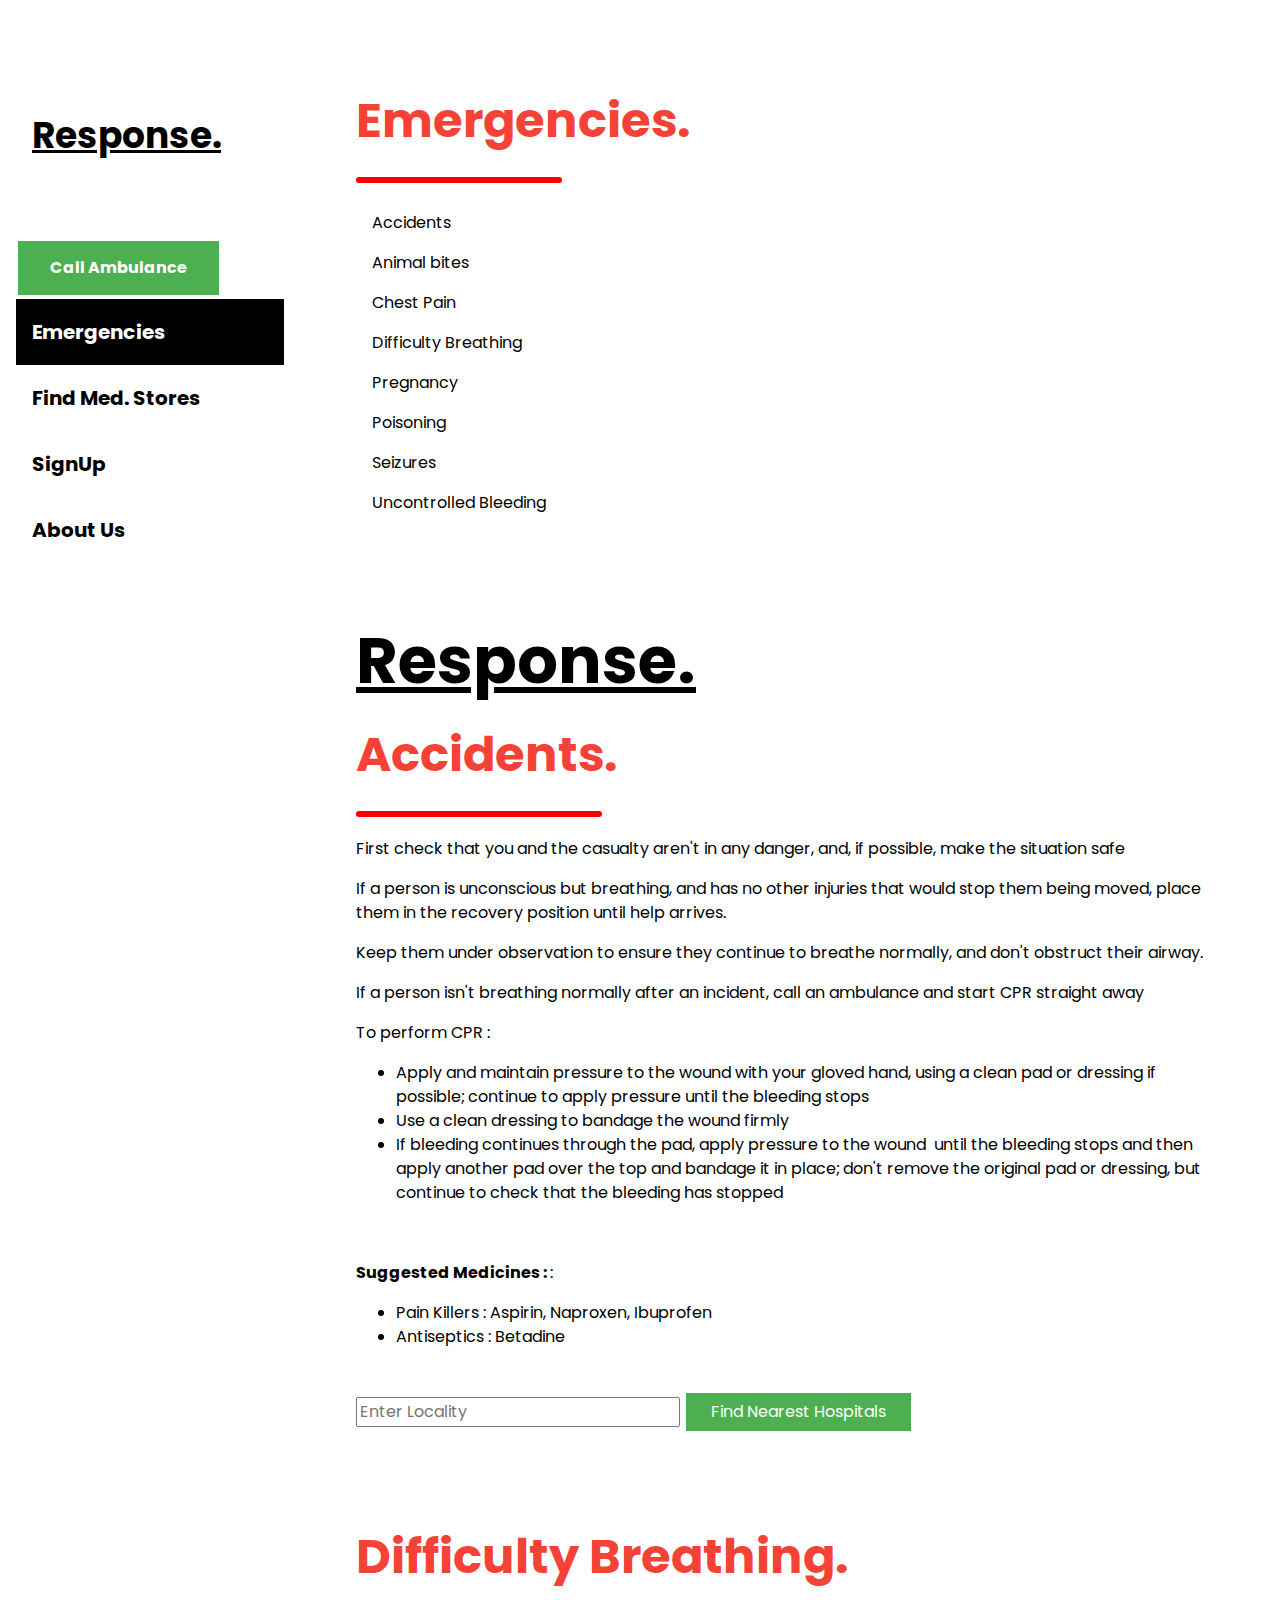
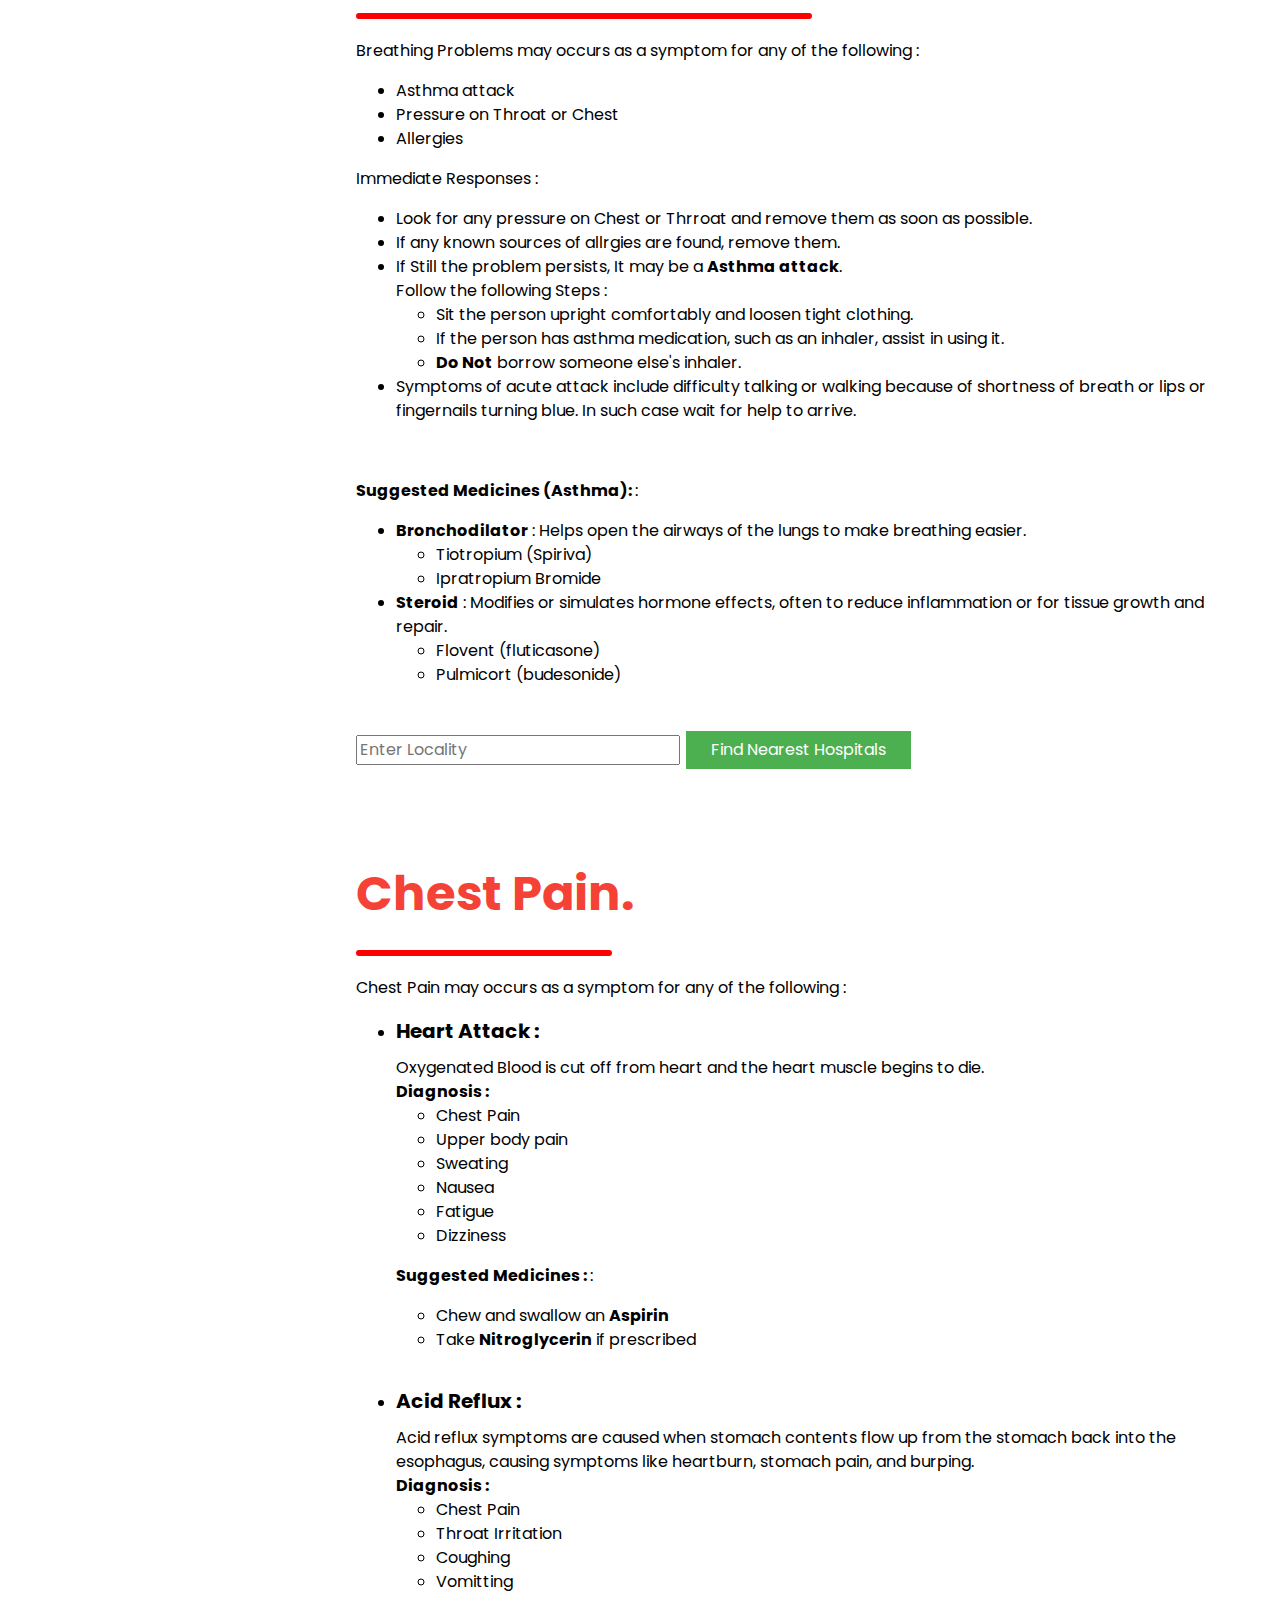
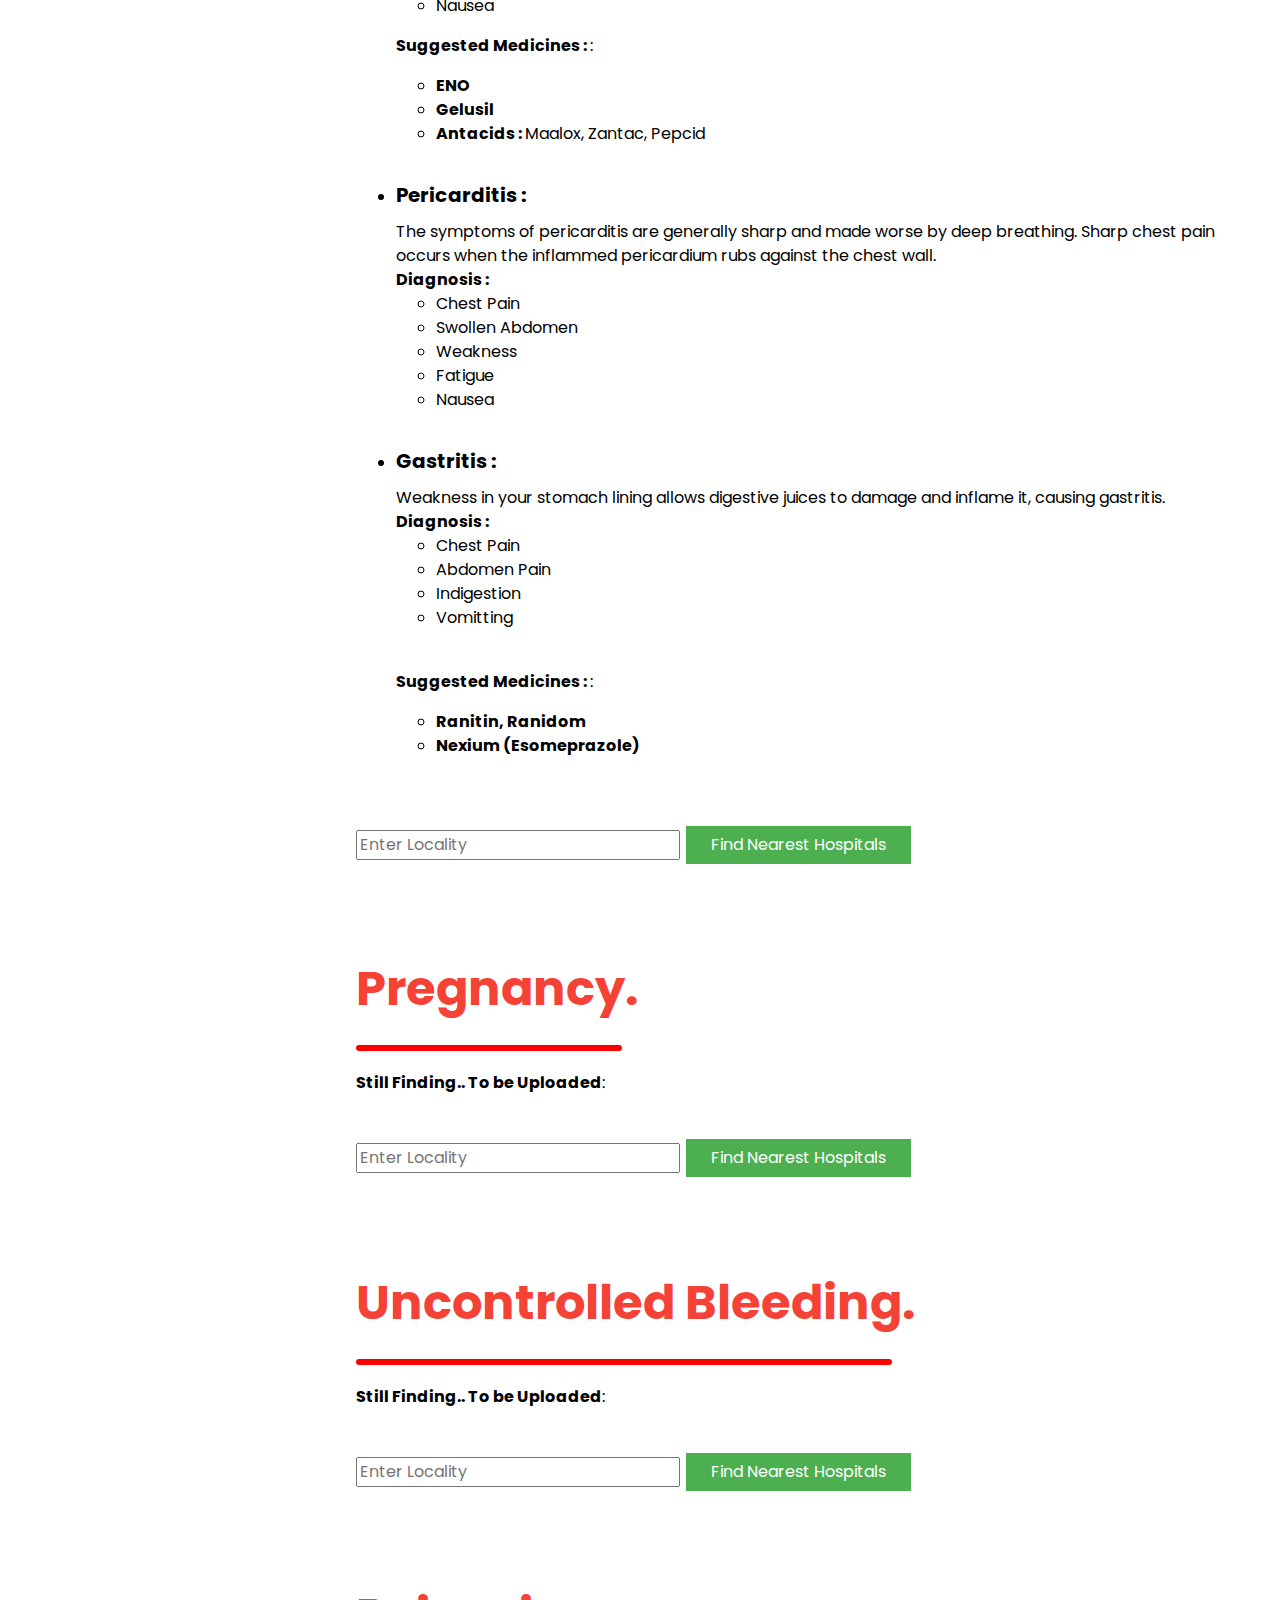
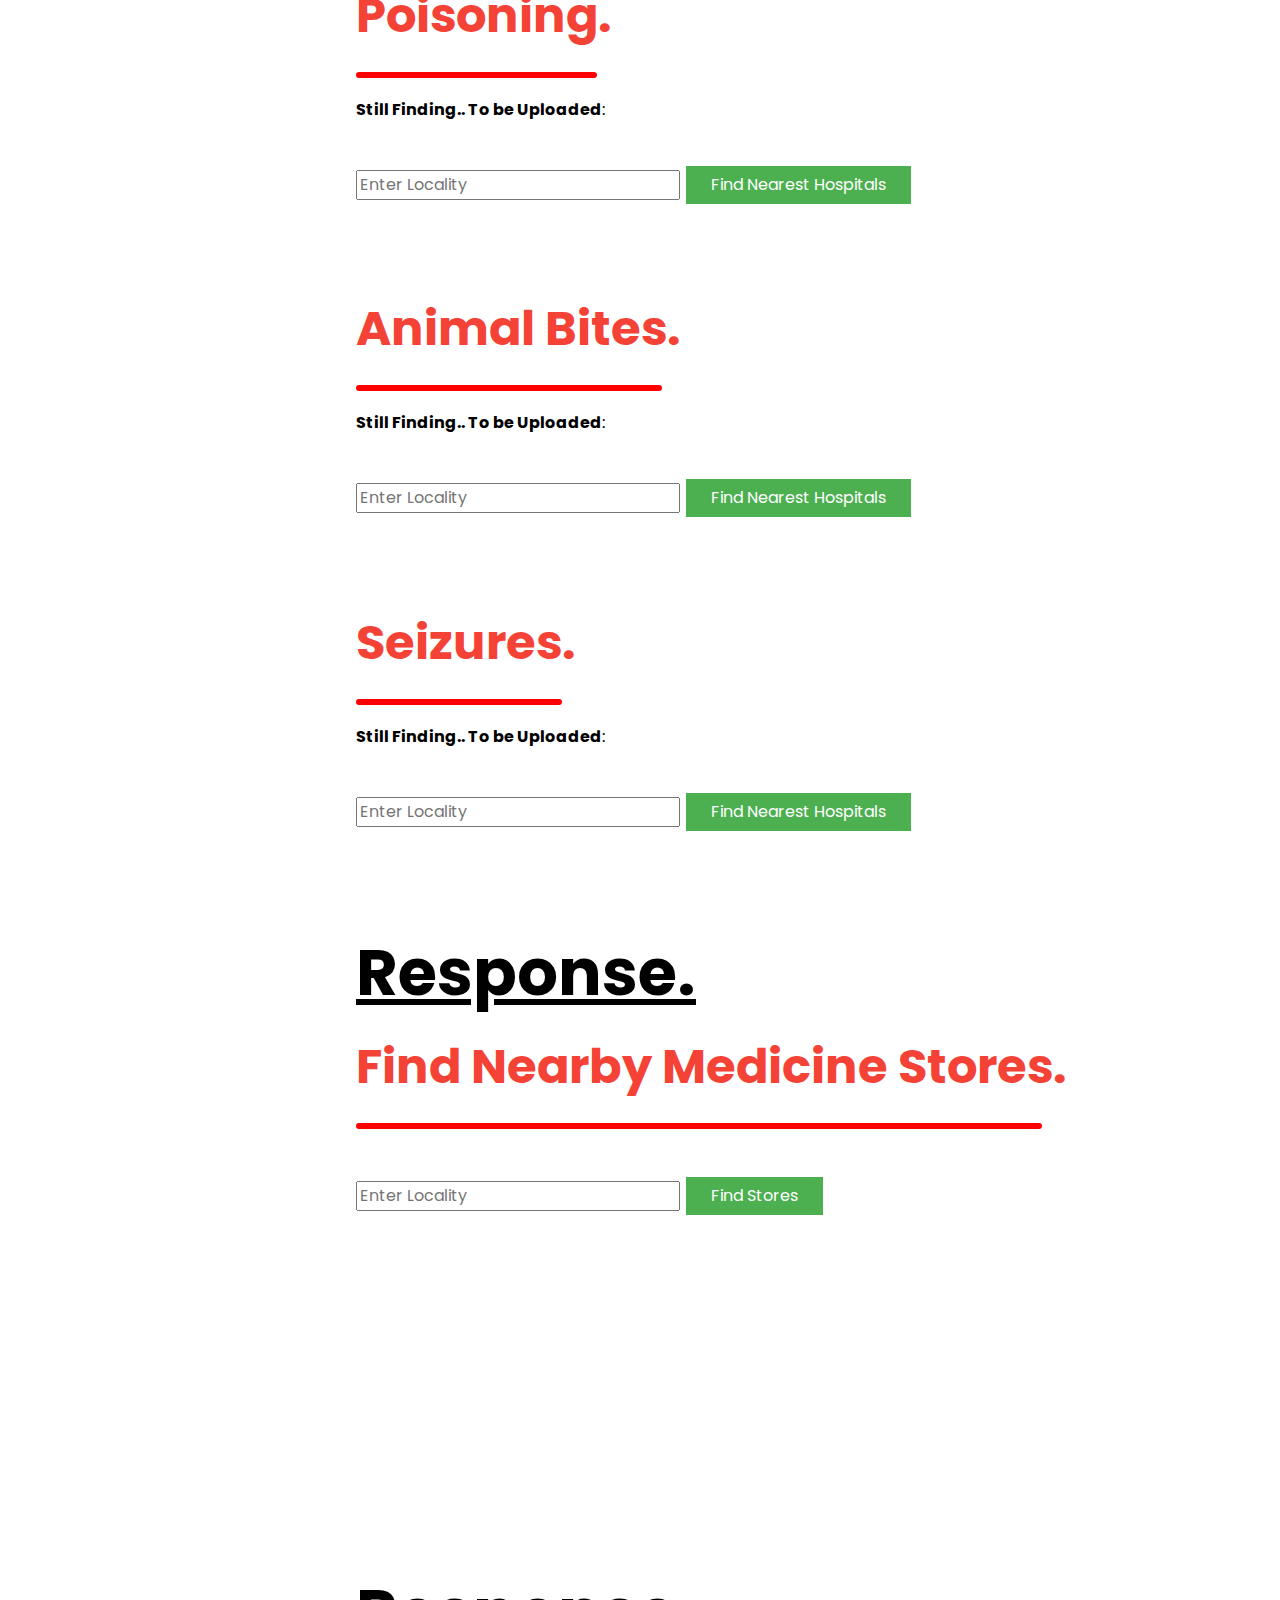
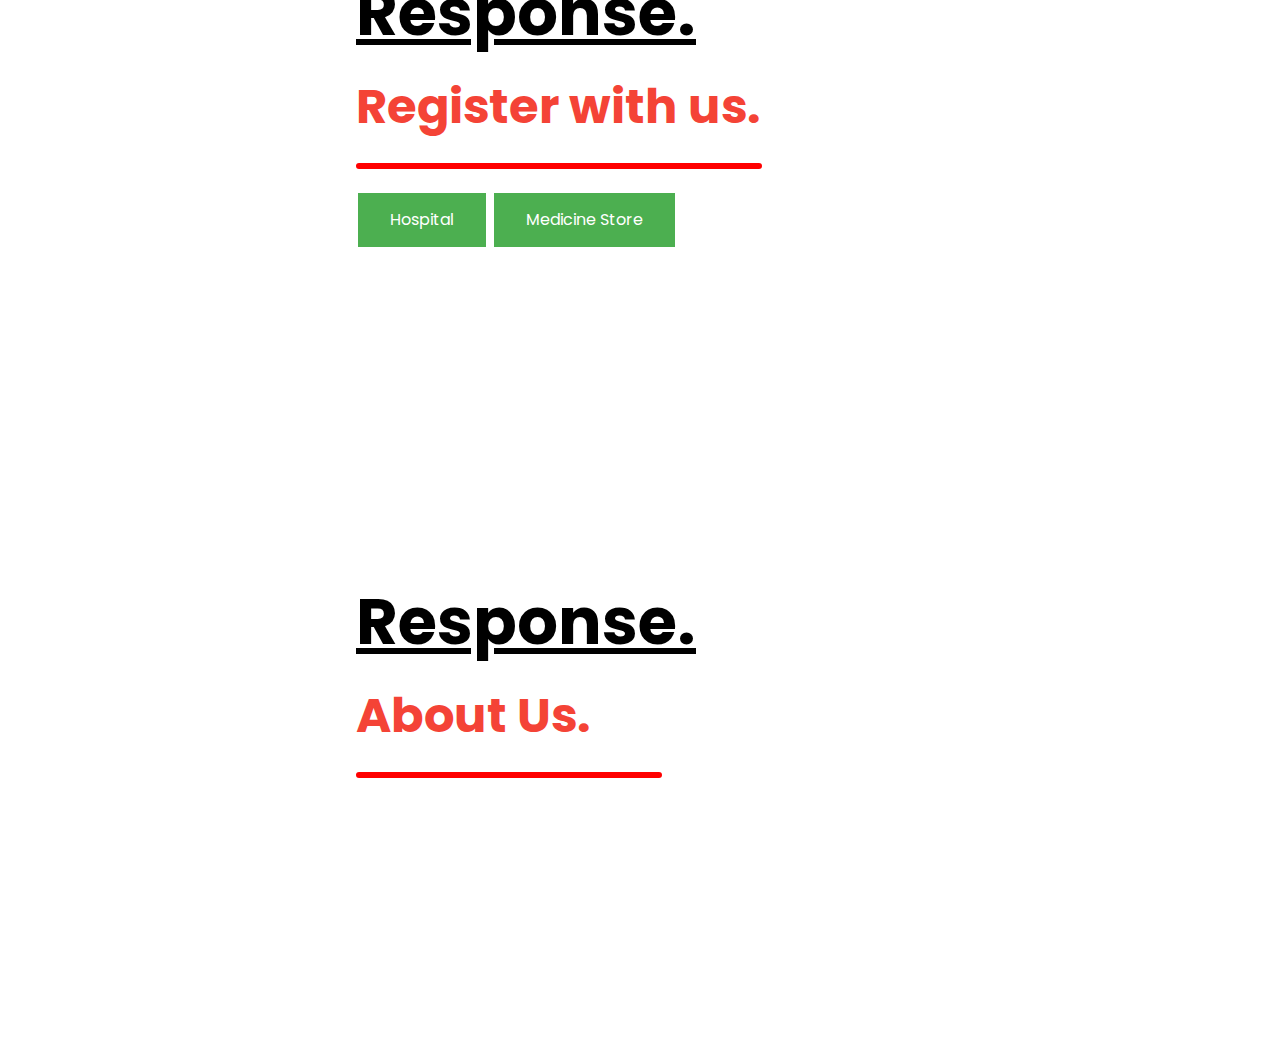
==== ResponseTeam/index.html @ b8f15268 "initial submit" ====
<!DOCTYPE html>
<html>
<title>Response.</title>
<meta charset="UTF-8">
<meta name="viewport" content="width=device-width, initial-scale=1">
<link rel="stylesheet" href="https://www.w3schools.com/w3css/4/w3.css">
<link rel="stylesheet" href="https://fonts.googleapis.com/css?family=Poppins">
<style>

.w3-jumbo {
	text-decoration: underline;
	}
.button {
    background-color: #4CAF50;
    border: none;
    color: white;
    padding: 15px 32px;
    text-align: center;
    text-decoration: none;
    display: inline-block;
    font-size: 16px;
    margin: 4px 2px;
    cursor: pointer;
}
.button_submit{
    background-color: #4CAF50;
    border: none;
    color: white;
    padding: 7px 25px;
    text-align: center;
    text-decoration: none;
    display: inline-block;
    font-size: 16px;
    margin: 4px 2px;
    cursor: pointer;
}
.active{
	color:#fff!important;
	background-color:#000!important}

body,h1,h2,h3,h4,h5 {font-family: "Poppins", sans-serif}
body {font-size:16px;}
.w3-half img{margin-bottom:-6px;margin-top:16px;opacity:0.8;cursor:pointer}
.w3-half img:hover{opacity:1}
</style>
<body>

<!-- Sidebar/menu -->
<nav class="w3-sidebar w3-white w3-collapse w3-top w3-large w3-padding" style="z-index:3;width:300px;font-weight:bold;" id="mySidebar"><br>
  <a href="javascript:void(0)" onclick="w3_close()" class="w3-button w3-hide-large w3-display-topleft" style="width:100%;font-size:22px">Close Menu</a>
  <div class="w3-container">
    <h1 class="w3-padding-64"><b><u>Response.</u></b></h1>
  </div>
  <div class="w3-bar-block">
	<a href="tel:108" class="button">Call  Ambulance</a>
    <a href="#e" onclick="w3_close()" class="w3-bar-item w3-button w3-hover-black active"><h4><strong>Emergencies</strong></h4></a> 
    <a href="#findstores" onclick="w3_close()" class="w3-bar-item w3-button w3-hover-black"><h4><strong>Find Med. Stores</strong></h4></a>
    <a href="#signup" onclick="w3_close()" class="w3-bar-item w3-button w3-hover-black"><h4><strong>SignUp</strong></h4></a>
    <a href="#aboutus" onclick="w3_close()" class="w3-bar-item w3-button w3-hover-black"><h4><strong>About Us</strong></h4></a>
  </div>
</nav>

<!-- Top menu on small screens -->
<header class="w3-container w3-top w3-hide-large w3-red w3-xlarge w3-padding">
  <a href="javascript:void(0)" class="w3-button w3-red w3-margin-right" onclick="w3_open()">☰</a>
  <span>Response.</span>
</header>

<!-- Overlay effect when opening sidebar on small screens -->
<div class="w3-overlay w3-hide-large" onclick="w3_close()" style="cursor:pointer" title="close side menu" id="myOverlay"></div>

<!-- !PAGE CONTENT! -->
<div class="w3-main" style="margin-left:340px;margin-right:40px">

    <!-- Emergencies -->
  <div class="w3-container" id="e" style="margin-top:75px">
    <h1 class="w3-xxxlarge w3-text-red"><b>Emergencies.</b></h1>
    <hr style="width:200px;border:3px solid red" class="w3-round">
    <div class="w3-bar-block">
      <a href="#accidents" onclick="w3_close()" class="w3-bar-item w3-button w3-hover-black">Accidents</a> 
      <a href="#bites" onclick="w3_close()" class="w3-bar-item w3-button w3-hover-black">Animal bites</a>
      <a href="#chestpain" onclick="w3_close()" class="w3-bar-item w3-button w3-hover-black">Chest Pain</a>
      <a href="#breathing" onclick="w3_close()" class="w3-bar-item w3-button w3-hover-black">Difficulty Breathing</a>       
      <a href="#pregnancy" onclick="w3_close()" class="w3-bar-item w3-button w3-hover-black">Pregnancy</a> 
      <a href="#poison" onclick="w3_close()" class="w3-bar-item w3-button w3-hover-black">Poisoning</a>
      <a href="#seizures" onclick="w3_close()" class="w3-bar-item w3-button w3-hover-black">Seizures</a>
      <a href="#bleeding" onclick="w3_close()" class="w3-bar-item w3-button w3-hover-black">Uncontrolled Bleeding</a> 
    </div>
  </div>

  <!-- Accidents -->
  <div class="w3-container" style="margin-top:80px" id="accidents">
    <h1 class="w3-jumbo"><b>Response.</b></h1>
    <h1 class="w3-xxxlarge w3-text-red"><b>Accidents.</b></h1>
    <hr style="width:240px;border:3px solid red" class="w3-round">
    <p>First check that you and the casualty aren't in any danger, and, if possible, make the situation safe</p>
    <p>If a person is unconscious but breathing, and has no other injuries that would stop them being moved, place them in the recovery position until help arrives.</p>
    <p>Keep them under observation to ensure they continue to breathe normally, and don't obstruct their airway.</p>
    <p>If a person isn't breathing normally after an incident, call an ambulance and start CPR straight away</p>
    <p>To perform CPR : </p>
    <ul>
	<li>Apply and maintain pressure to the wound with your gloved hand, using a clean pad or dressing if possible; continue to apply pressure until the bleeding stops&nbsp;</li>
	<li>Use a clean dressing to bandage the wound firmly</li>
	<li>If&nbsp;bleeding continues through the pad, apply pressure to the wound&nbsp; until the bleeding stops and then apply another pad over the top and bandage it in place; don't remove the original pad or dressing, but continue to check that&nbsp;the bleeding has stopped&nbsp;</li>
	</ul><br>
	<p><b>Suggested Medicines : </b>:</p>
	<ul>
	  <li>Pain Killers : Aspirin, Naproxen, Ibuprofen</li>
	  <li>Antiseptics : Betadine</li>
	</ul><br>
	<form action="hospitals.jsp">					
		<input type="text" name="location" placeholder="Enter Locality" required>
	    <input class="button_submit" type="submit" value="Find Nearest Hospitals">
	</form>
  </div>

  <!-- Breathing Difficulty -->
  <div class="w3-container" id="breathing" style="margin-top:75px">
    <h1 class="w3-xxxlarge w3-text-red"><b>Difficulty Breathing.</b></h1>
    <hr style="width:450px;border:3px solid red" class="w3-round">
    <p>Breathing Problems may occurs as a symptom for any of the following : </p>
    <ul>
	<li>Asthma attack</li>
	<li>Pressure on Throat or Chest</li>
	<li>Allergies</li>
	</ul>
	<p>Immediate Responses : </p>
    <ul>
	<li>Look for any pressure on Chest or Thrroat and remove them as soon as possible.</li>
	<li>If any known sources of allrgies are found, remove them.</li>
	<li>If Still the problem persists, It may be a <strong>Asthma attack</strong>.<br>Follow the following Steps : </li>
		<ul>
		<li>Sit the person upright comfortably and loosen tight clothing.</li>
		<li>If the person has asthma medication, such as an inhaler, assist in using it.</li>
		<li><strong>Do Not</strong> borrow someone else's inhaler.</li>
		</ul>
	<li>Symptoms of acute attack include difficulty talking or walking because of shortness of breath or lips or fingernails turning blue. In such case wait for help to arrive.</li>
	</ul>
    <p></p>
    <br>
	<p><b>Suggested Medicines (Asthma): </b>:</p>
	<ul>
	  <li><b>Bronchodilator</b> : Helps open the airways of the lungs to make breathing easier.
	  	<ul>
	  		<li>Tiotropium (Spiriva)</li>
	  		<li>Ipratropium Bromide</li>
	  	</ul>
	  </li>
	  <li><b>Steroid</b> : Modifies or simulates hormone effects, often to reduce inflammation or for tissue growth and repair.
	  	<ul>
	  		<li>Flovent (fluticasone)</li>
	  		<li>Pulmicort (budesonide)</li>
	  	</ul>
	  </li>
	</ul><br>
	<form action="hospitals.jsp">					
		<input type="text" name="location" placeholder="Enter Locality" required>
	    <input class="button_submit" type="submit" value="Find Nearest Hospitals">
	</form>
  </div>

    <!-- Chest Pain -->
  <div class="w3-container" id="chestpain" style="margin-top:75px">
    <h1 class="w3-xxxlarge w3-text-red"><b>Chest Pain.</b></h1>
    <hr style="width:250px;border:3px solid red" class="w3-round">
    <p>Chest Pain may occurs as a symptom for any of the following : </p>
    <ul>
	  <li><h4><b>Heart Attack : </b></h4>Oxygenated Blood is cut off from heart and the heart muscle begins to die.
	  	<br><b>Diagnosis : </b><br>
	  	<ul>
	  		<li>Chest Pain</li>
	  		<li>Upper body pain</li>
	  		<li>Sweating</li>
	  		<li>Nausea</li>
	  		<li>Fatigue</li>
	  		<li>Dizziness</li>
	  	</ul>
	  </li>
	  <p><b>Suggested Medicines : </b>:</p>
	<ul>
	  <li>Chew and swallow an <b>Aspirin</b></li>
	  <li>Take <b>Nitroglycerin</b> if prescribed</li>
	</ul><br>
	  <li><h4><b>Acid Reflux : </b></h4>Acid reflux symptoms are caused when stomach contents flow up from the stomach back into the esophagus, causing symptoms like heartburn, stomach pain, and burping.
	  <br><b>Diagnosis : </b><br>
	  	<ul>
	  		<li>Chest Pain</li>
	  		<li>Throat Irritation</li>
	  		<li>Coughing</li>
	  		<li>Vomitting</li>
	  		<li>Nausea</li>
	   </ul>
	  </li>
	   <p><b>Suggested Medicines : </b>:</p>
	<ul>
	  <li><b>ENO</b></li>
	  <li><b>Gelusil</b></li>
	  <li><b>Antacids : </b>Maalox, Zantac, Pepcid</li>
	</ul><br>
	  <li><h4><b>Pericarditis : </b></h4>The symptoms of pericarditis are generally sharp and made worse by deep breathing. Sharp chest pain occurs when the inflammed pericardium rubs against the chest wall.
	  	<br><b>Diagnosis : </b><br>
	  	<ul>
	  		<li>Chest Pain</li>
	  		<li>Swollen Abdomen</li>
	  		<li>Weakness</li>
	  		<li>Fatigue</li>
	  		<li>Nausea</li>
	   </ul><br>
	  </li>
	  <li><h4><b>Gastritis : </b></h4>Weakness in your stomach lining allows digestive juices to damage and inflame it, causing gastritis.
	  	<br><b>Diagnosis : </b><br>
	  	<ul>
	  		<li>Chest Pain</li>
	  		<li>Abdomen Pain</li>
	  		<li>Indigestion</li>
	  		<li>Vomitting</li>
	   </ul><br>
	  </li>
	  <p><b>Suggested Medicines : </b>:</p>
	<ul>
	  <li><b>Ranitin, Ranidom</b></li>
	  <li><b>Nexium (Esomeprazole)</b></li>
	</ul><br>
	</ul>
	
	</ul><br>
	<form action="hospitals.jsp">					
		<input type="text" name="location" placeholder="Enter Locality" required>
	    <input class="button_submit" type="submit" value="Find Nearest Hospitals">
	</form>
  </div>
  
  <!-- Pregnancy -->
  <div class="w3-container" id="pregnancy" style="margin-top:75px">
    <h1 class="w3-xxxlarge w3-text-red"><b>Pregnancy.</b></h1>
    <hr style="width:260px;border:3px solid red" class="w3-round">
    <p></p>
    <p></p>
    <p><b>Still Finding.. To be Uploaded</b>:</p>
    <br>
	<form action="hospitals.jsp">					
		<input type="text" name="location" placeholder="Enter Locality" required>
	    <input class="button_submit" type="submit" value="Find Nearest Hospitals">
	</form>
  </div>

    <!-- Bleeding -->
  <div class="w3-container" id="bleeding" style="margin-top:75px">
    <h1 class="w3-xxxlarge w3-text-red"><b>Uncontrolled Bleeding.</b></h1>
    <hr style="width:530px;border:3px solid red" class="w3-round">
    <p></p>
    <p></p>
    <p><b>Still Finding.. To be Uploaded</b>:</p>
    <br>
	<form action="hospitals.jsp">					
		<input type="text" name="location" placeholder="Enter Locality" required>
	    <input class="button_submit" type="submit" value="Find Nearest Hospitals">
	</form>
  </div>

  <!-- Poisoning -->
  <div class="w3-container" id="poison" style="margin-top:75px">
    <h1 class="w3-xxxlarge w3-text-red"><b>Poisoning.</b></h1>
    <hr style="width:235px;border:3px solid red" class="w3-round">
    <p></p>
    <p></p>
    <p><b>Still Finding.. To be Uploaded</b>:</p>
    <br>
	<form action="hospitals.jsp">					
		<input type="text" name="location" placeholder="Enter Locality" required>
	    <input class="button_submit" type="submit" value="Find Nearest Hospitals">
	</form>
  </div>

  <!-- Bites -->
  <div class="w3-container" id="bites" style="margin-top:75px">
    <h1 class="w3-xxxlarge w3-text-red"><b>Animal Bites.</b></h1>
    <hr style="width:300px;border:3px solid red" class="w3-round">
    <p></p>
    <p></p>
    <p><b>Still Finding.. To be Uploaded</b>:</p>
    <br>
	<form action="hospitals.jsp">					
		<input type="text" name="location" placeholder="Enter Locality" required>
	    <input class="button_submit" type="submit" value="Find Nearest Hospitals">
	</form>
  </div>

  <!-- Seizures -->
  <div class="w3-container" id="seizures" style="margin-top:75px">
    <h1 class="w3-xxxlarge w3-text-red"><b>Seizures.</b></h1>
    <hr style="width:200px;border:3px solid red" class="w3-round">
    <p></p>
    <p></p>
    <p><b>Still Finding.. To be Uploaded</b>:</p>
    <br>
	<form action="hospitals.jsp">					
		<input type="text" name="location" placeholder="Enter Locality" required>
	    <input class="button_submit" type="submit" value="Find Nearest Hospitals">
	</form>
  </div>

   <!-- Find Stores -->
  <div class="w3-container" style="margin-top:80px" id="findstores">
    <h1 class="w3-jumbo"><b>Response.</b></h1>
    <h1 class="w3-xxxlarge w3-text-red"><b>Find Nearby Medicine Stores.</b></h1>
    <hr style="width:680px;border:3px solid red" class="w3-round">
	<br>
	<form action="stores.jsp">					
		<input type="text" name="location" placeholder="Enter Locality" required>
	    <input class="button_submit" type="submit" value="Find Stores">
	</form>
	<br><br><br><br><br><br><br><br><br><br></b><p></p>
  </div>

 <!-- SignUP -->
  <div class="w3-container" style="margin-top:80px" id="signup">
    <h1 class="w3-jumbo"><b>Response.</b></h1>
    <h1 class="w3-xxxlarge w3-text-red"><b>Register with us.</b></h1>
    <hr style="width:400px;border:3px solid red" class="w3-round">
    <a href="register.html" class="button">Hospital</a>
    <a href="register.html" class="button">Medicine Store</a>
    <br><br><br><br><br><br><br><br><br><br></b><p></p>
  </div>

<!-- About Us -->
  <div class="w3-container" style="margin-top:80px" id="aboutus">
    <h1 class="w3-jumbo"><b>Response.</b></h1>
    <h1 class="w3-xxxlarge w3-text-red"><b>About Us.</b></h1>
    <hr style="width:300px;border:3px solid red" class="w3-round">
    <br><br><br><br><br><br><br><br><br><br></b><p></p>
  </div>
  </div>

<script>
// Script to open and close sidebar
function w3_open() {
    document.getElementById("mySidebar").style.display = "block";
    document.getElementById("myOverlay").style.display = "block";
}
 
function w3_close() {
    document.getElementById("mySidebar").style.display = "none";
    document.getElementById("myOverlay").style.display = "none";
}

var header = document.getElementById("mySidebar");
var btns = header.getElementsByClassName("w3-hover-black");
for (var i = 0; i < btns.length; i++) {
  btns[i].addEventListener("click", function() {
    var current = document.getElementsByClassName("active");
    current[0].className = current[0].className.replace(" active", "");
    this.className += " active";
  });
}

// Modal Image Gallery
function onClick(element) {
  document.getElementById("img01").src = element.src;
  document.getElementById("modal01").style.display = "block";
  var captionText = document.getElementById("caption");
  captionText.innerHTML = element.alt;
}
</script>

</body>
</html>
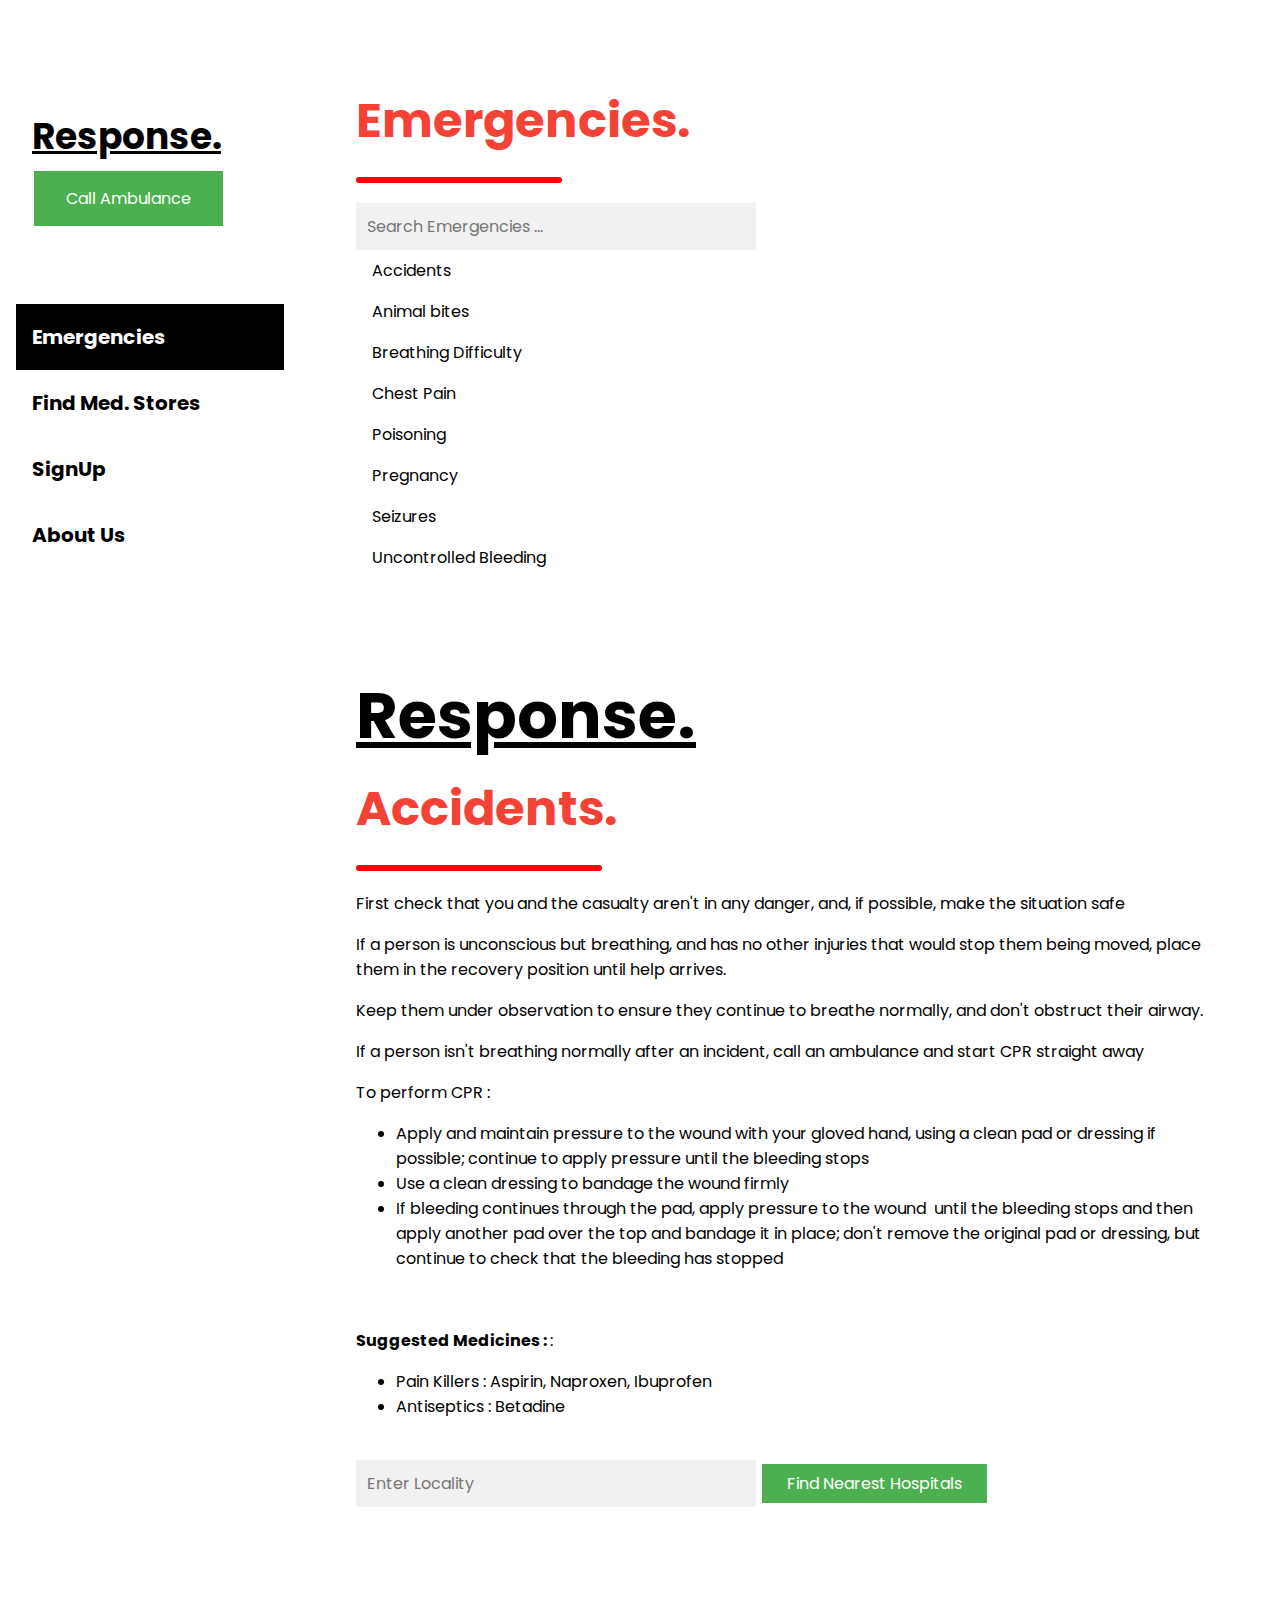
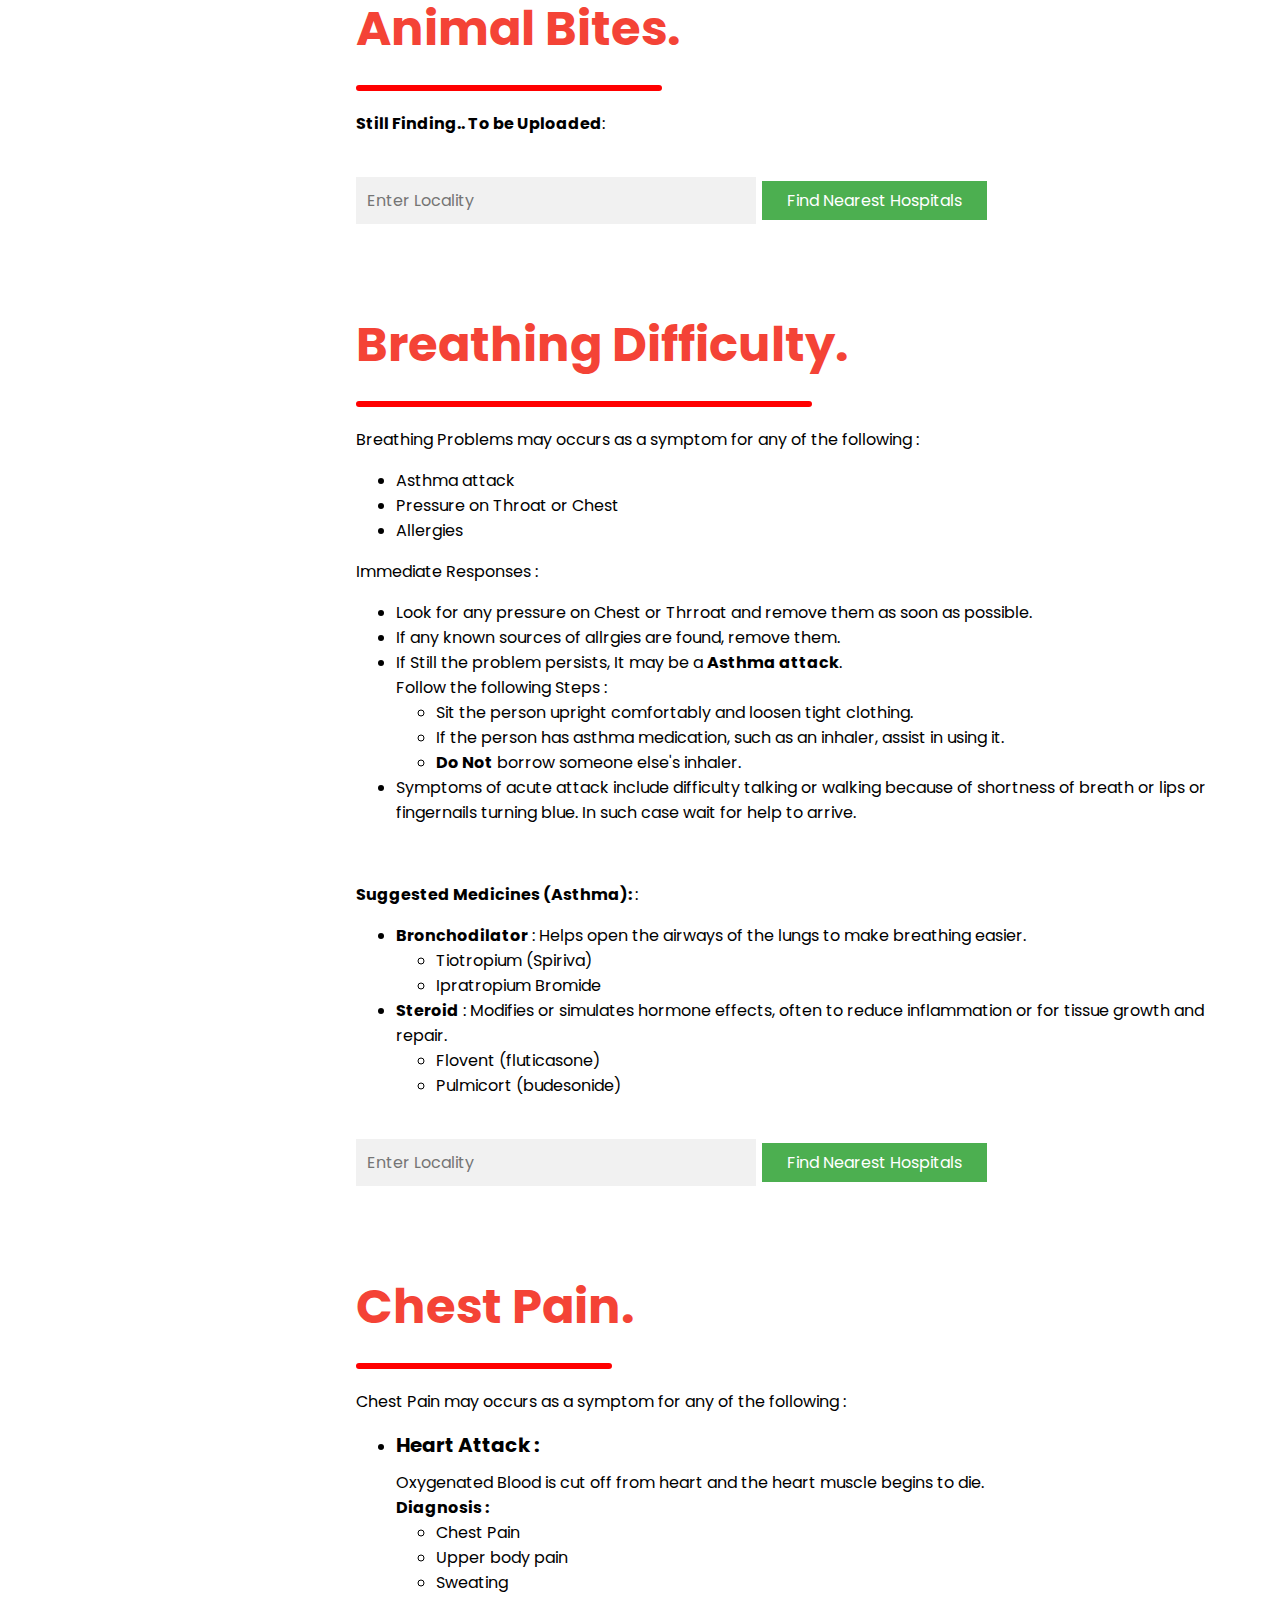
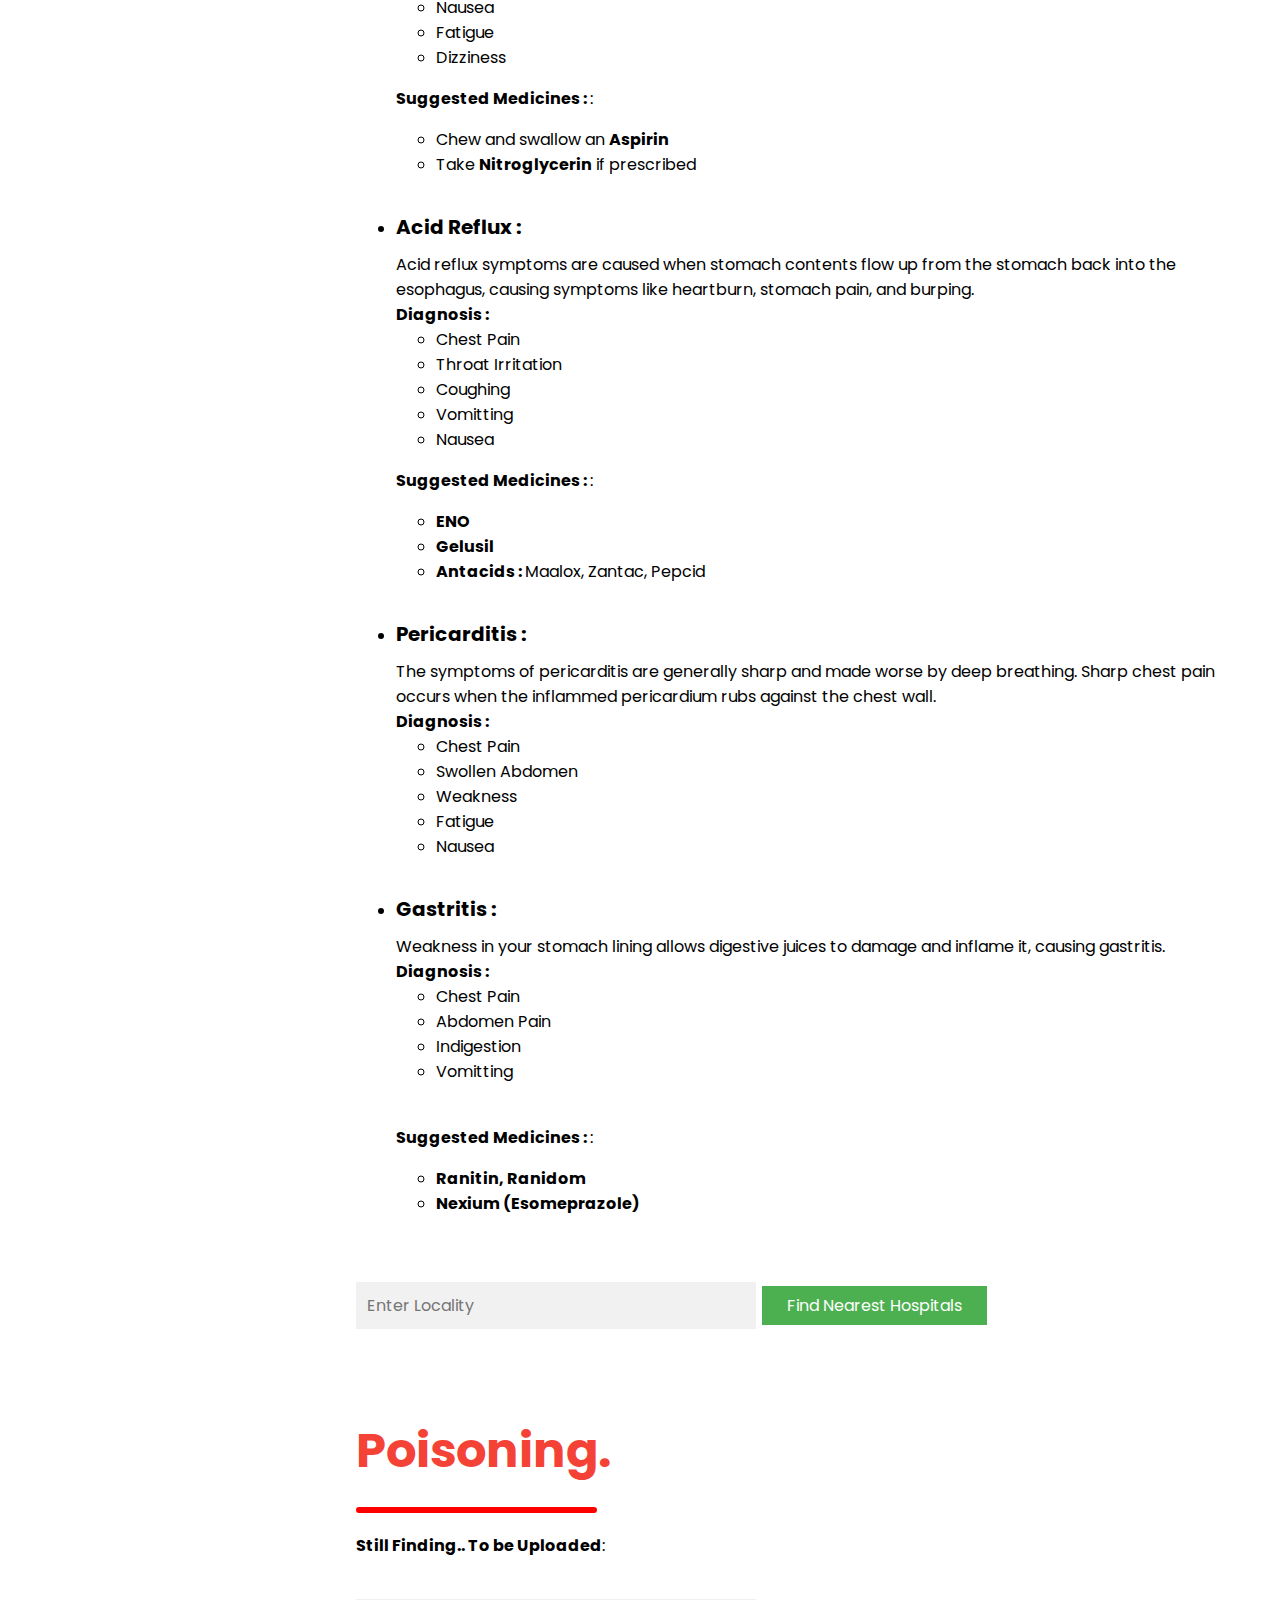
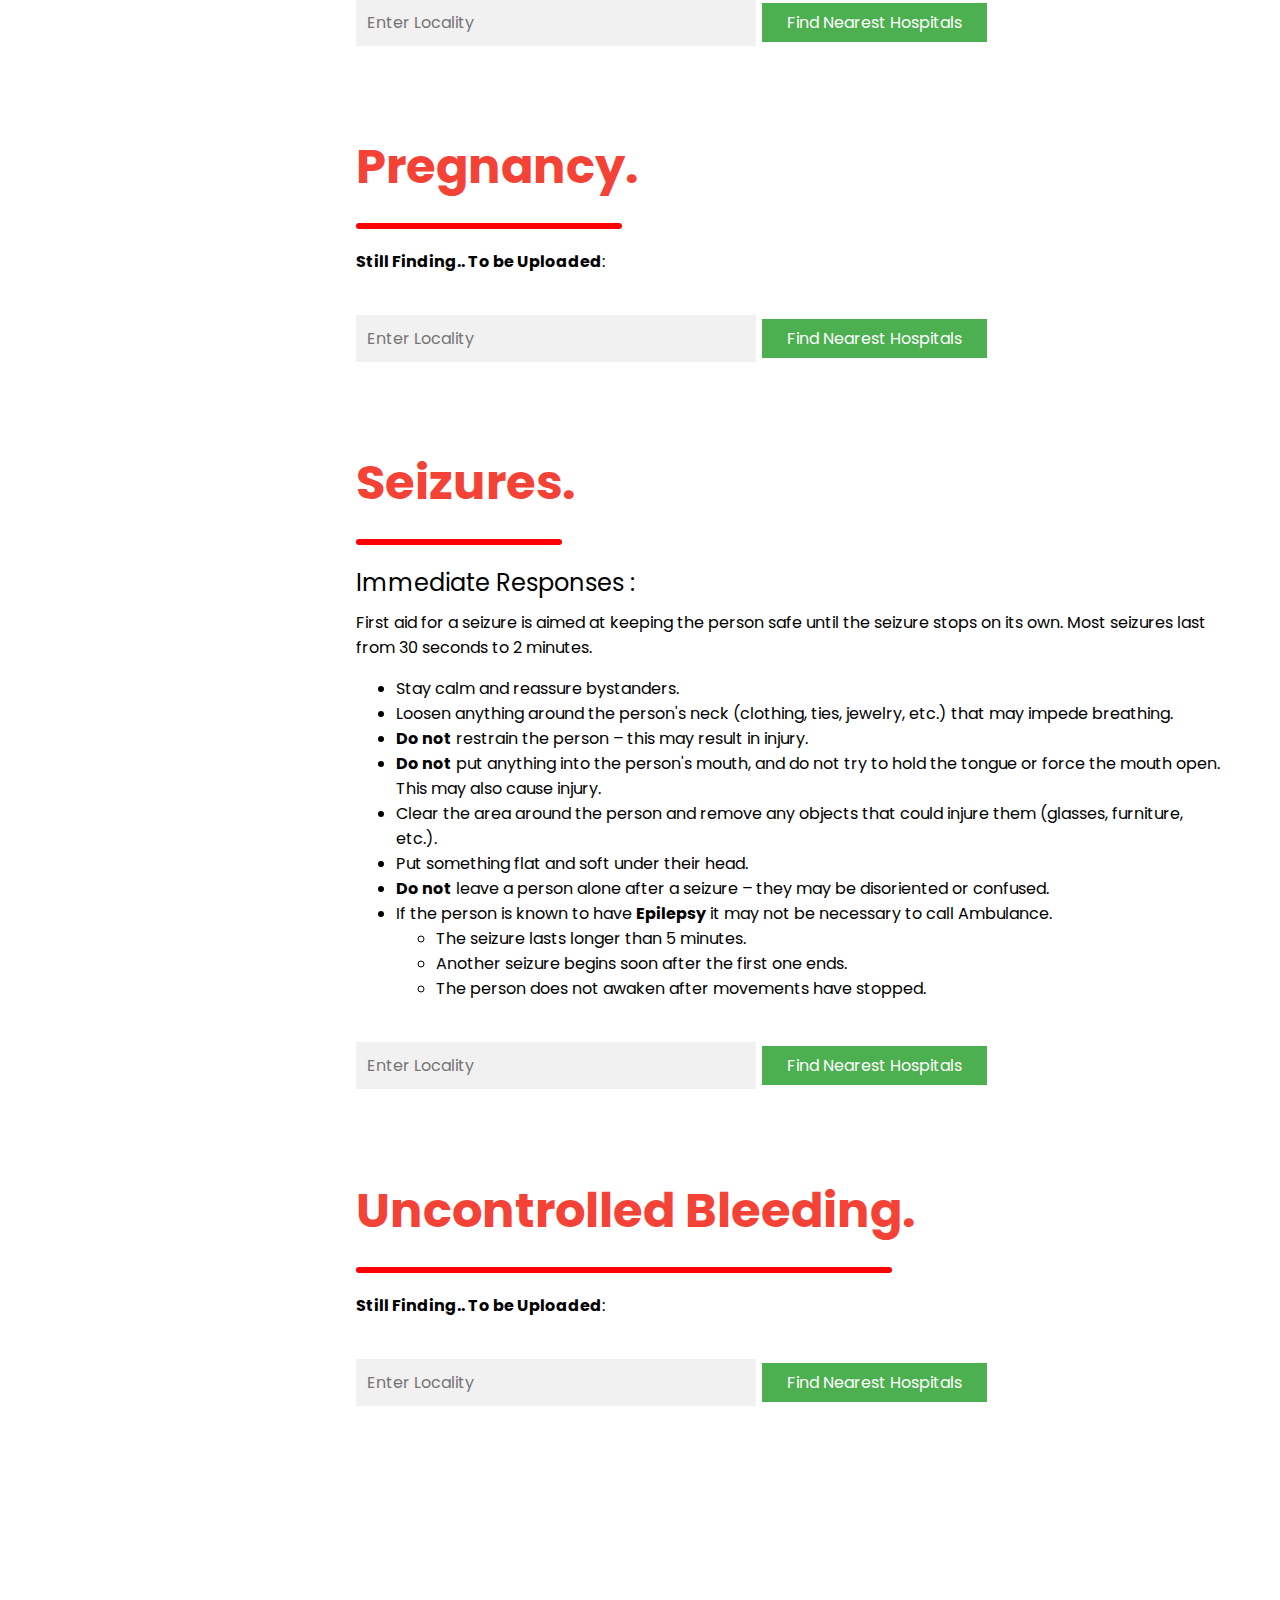
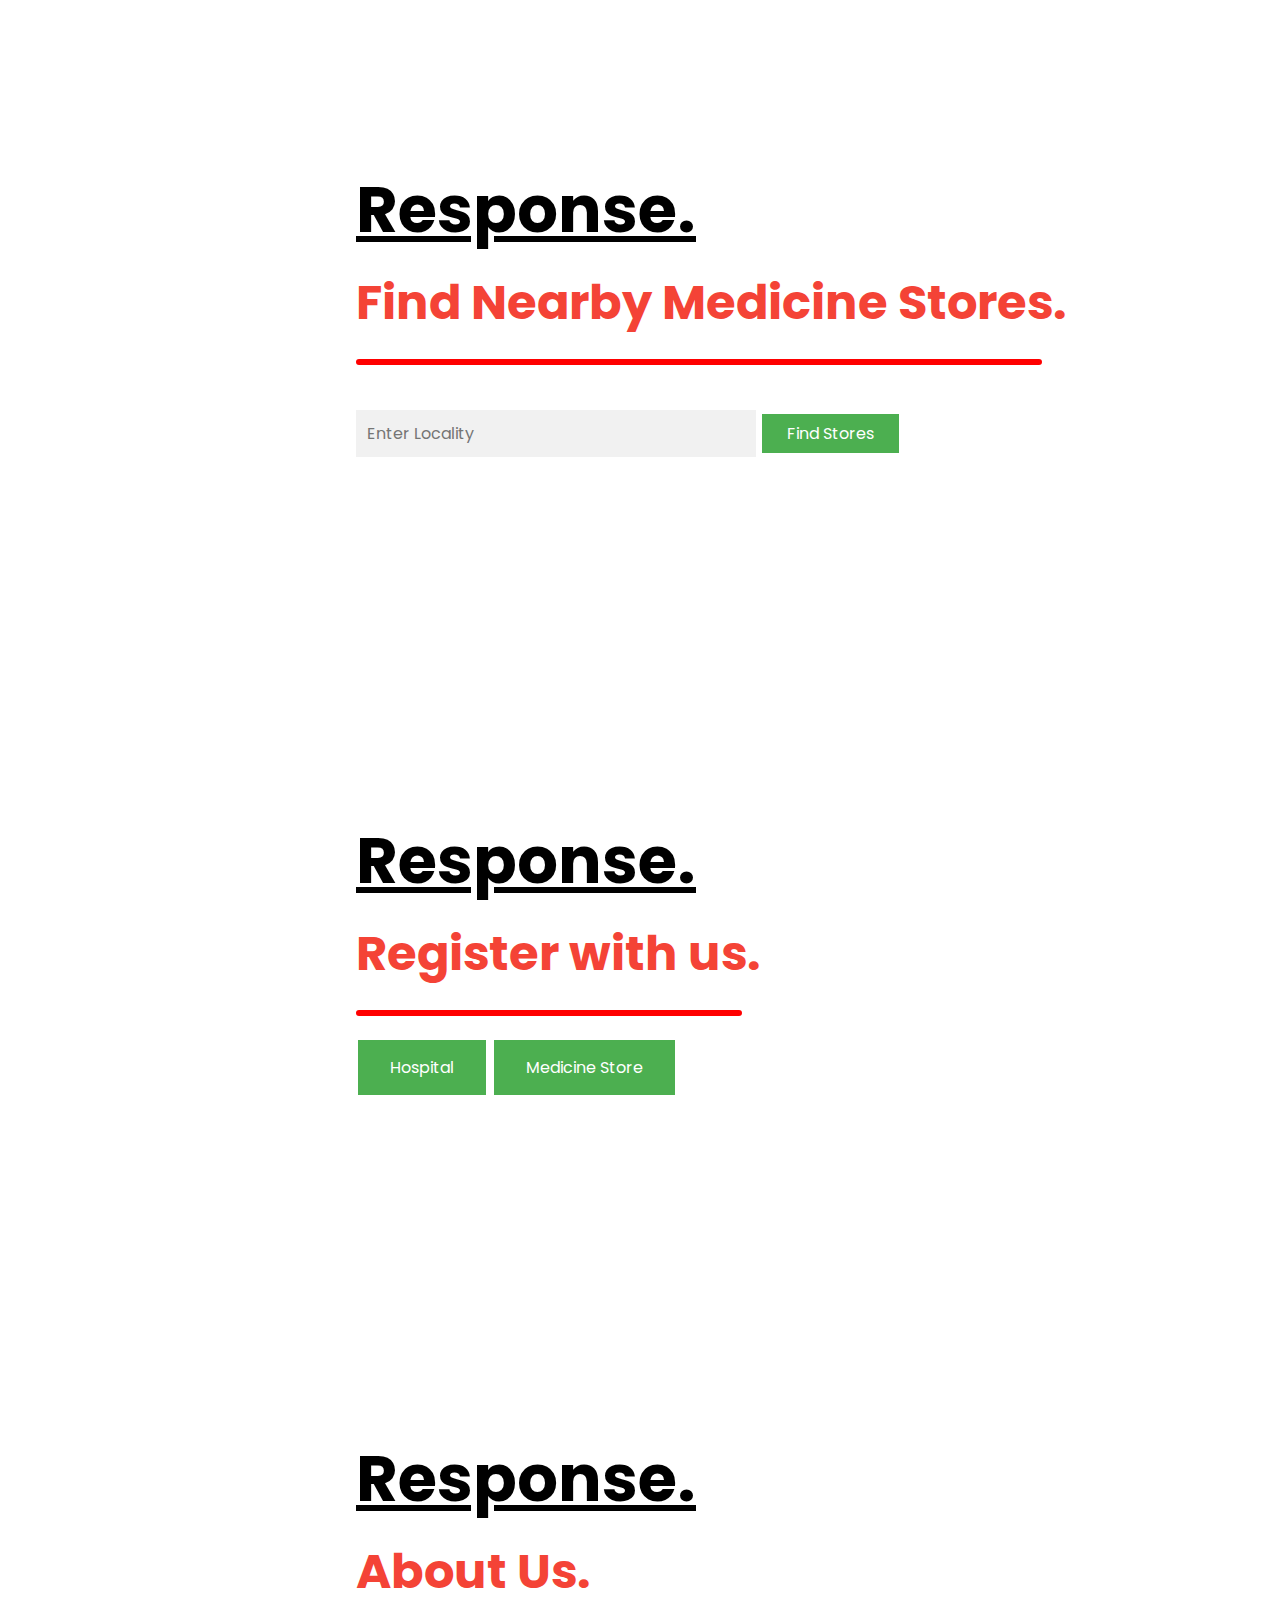
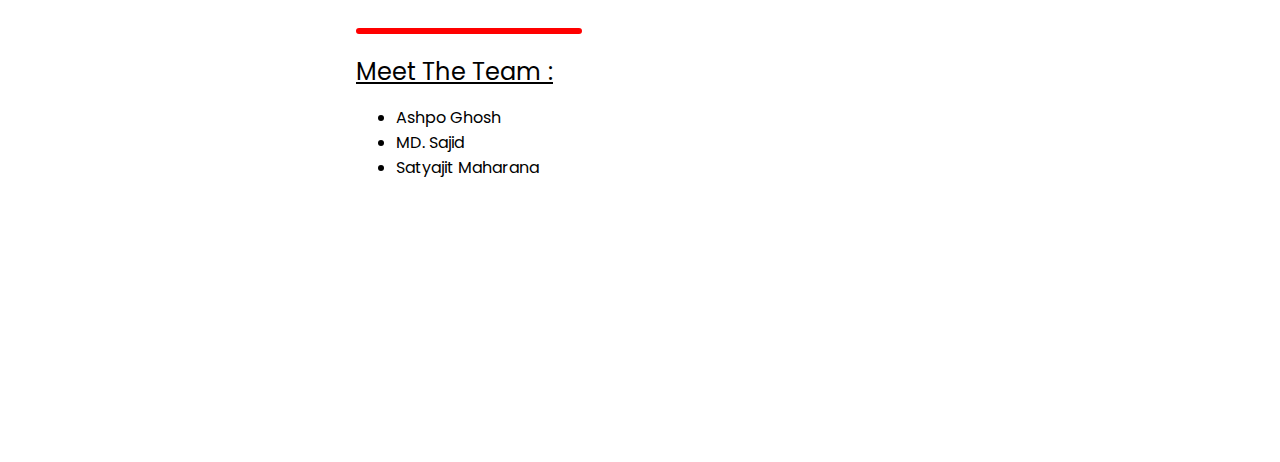
==== commit ecfd34c1: "Finalizing" ====
--- a/ResponseTeam/index.html
+++ b/ResponseTeam/index.html
@@ -7,9 +7,61 @@
 <link rel="stylesheet" href="https://fonts.googleapis.com/css?family=Poppins">
 <style>
 
+* {
+  box-sizing: border-box;
+}
+
+body {
+  font: 16px Arial;  
+}
+
+.autocomplete {
+  /*the container must be positioned relative:*/
+  position: relative;
+  display: inline-block;
+}
+
+input {
+  border: 1px solid transparent;
+  background-color: #f1f1f1;
+  padding: 10px;
+  font-size: 16px;
+}
+
+input[type=text] {
+  background-color: #f1f1f1;
+  width: 400px;
+}
+
+.autocomplete-items {
+  position: absolute;
+  border: 1px solid #d4d4d4;
+  border-bottom: none;
+  border-top: none;
+  z-index: 99;
+  /*position the autocomplete items to be the same width as the container:*/
+  top: 100%;
+  left: 0;
+  right: 0;
+}
+.autocomplete-items div {
+  padding: 10px;
+  cursor: pointer;
+  background-color: #fff; 
+  border-bottom: 1px solid #d4d4d4; 
+}
+.autocomplete-items div:hover {
+  /*when hovering an item:*/
+  background-color: #e9e9e9; 
+}
+.autocomplete-active {
+  /*when navigating through the items using the arrow keys:*/
+  background-color: DodgerBlue !important; 
+  color: #ffffff; 
+}
 .w3-jumbo {
-	text-decoration: underline;
-	}
+  text-decoration: underline;
+  }
 .button {
     background-color: #4CAF50;
     border: none;
@@ -35,8 +87,8 @@
     cursor: pointer;
 }
 .active{
-	color:#fff!important;
-	background-color:#000!important}
+  color:#fff!important;
+  background-color:#000!important}
 
 body,h1,h2,h3,h4,h5 {font-family: "Poppins", sans-serif}
 body {font-size:16px;}
@@ -49,10 +101,11 @@
 <nav class="w3-sidebar w3-white w3-collapse w3-top w3-large w3-padding" style="z-index:3;width:300px;font-weight:bold;" id="mySidebar"><br>
   <a href="javascript:void(0)" onclick="w3_close()" class="w3-button w3-hide-large w3-display-topleft" style="width:100%;font-size:22px">Close Menu</a>
   <div class="w3-container">
-    <h1 class="w3-padding-64"><b><u>Response.</u></b></h1>
+    <h1 class="w3-padding-64"><b><u>Response.</u></b>
+      <a href="tel:108" class="button">Call  Ambulance</a>
+    </h1>
   </div>
   <div class="w3-bar-block">
-	<a href="tel:108" class="button">Call  Ambulance</a>
     <a href="#e" onclick="w3_close()" class="w3-bar-item w3-button w3-hover-black active"><h4><strong>Emergencies</strong></h4></a> 
     <a href="#findstores" onclick="w3_close()" class="w3-bar-item w3-button w3-hover-black"><h4><strong>Find Med. Stores</strong></h4></a>
     <a href="#signup" onclick="w3_close()" class="w3-bar-item w3-button w3-hover-black"><h4><strong>SignUp</strong></h4></a>
@@ -77,12 +130,19 @@
     <h1 class="w3-xxxlarge w3-text-red"><b>Emergencies.</b></h1>
     <hr style="width:200px;border:3px solid red" class="w3-round">
     <div class="w3-bar-block">
+    <!--Make sure the form has the autocomplete function switched off:-->          
+        <form autocomplete="off">
+          <div class="autocomplete" style="width:300px;">
+            <input id="myInput" type="text" name="myEmergencies" placeholder="Search Emergencies ...">
+          </div>
+          <input type="submit" name="Search">
+        </form>
       <a href="#accidents" onclick="w3_close()" class="w3-bar-item w3-button w3-hover-black">Accidents</a> 
       <a href="#bites" onclick="w3_close()" class="w3-bar-item w3-button w3-hover-black">Animal bites</a>
-      <a href="#chestpain" onclick="w3_close()" class="w3-bar-item w3-button w3-hover-black">Chest Pain</a>
-      <a href="#breathing" onclick="w3_close()" class="w3-bar-item w3-button w3-hover-black">Difficulty Breathing</a>       
+      <a href="#breathing" onclick="w3_close()" class="w3-bar-item w3-button w3-hover-black">Breathing Difficulty</a>
+      <a href="#chestpain" onclick="w3_close()" class="w3-bar-item w3-button w3-hover-black">Chest Pain</a>             
+      <a href="#poison" onclick="w3_close()" class="w3-bar-item w3-button w3-hover-black">Poisoning</a>
       <a href="#pregnancy" onclick="w3_close()" class="w3-bar-item w3-button w3-hover-black">Pregnancy</a> 
-      <a href="#poison" onclick="w3_close()" class="w3-bar-item w3-button w3-hover-black">Poisoning</a>
       <a href="#seizures" onclick="w3_close()" class="w3-bar-item w3-button w3-hover-black">Seizures</a>
       <a href="#bleeding" onclick="w3_close()" class="w3-bar-item w3-button w3-hover-black">Uncontrolled Bleeding</a> 
     </div>
@@ -99,64 +159,78 @@
     <p>If a person isn't breathing normally after an incident, call an ambulance and start CPR straight away</p>
     <p>To perform CPR : </p>
     <ul>
-	<li>Apply and maintain pressure to the wound with your gloved hand, using a clean pad or dressing if possible; continue to apply pressure until the bleeding stops&nbsp;</li>
-	<li>Use a clean dressing to bandage the wound firmly</li>
-	<li>If&nbsp;bleeding continues through the pad, apply pressure to the wound&nbsp; until the bleeding stops and then apply another pad over the top and bandage it in place; don't remove the original pad or dressing, but continue to check that&nbsp;the bleeding has stopped&nbsp;</li>
-	</ul><br>
-	<p><b>Suggested Medicines : </b>:</p>
-	<ul>
-	  <li>Pain Killers : Aspirin, Naproxen, Ibuprofen</li>
-	  <li>Antiseptics : Betadine</li>
-	</ul><br>
-	<form action="hospitals.jsp">					
-		<input type="text" name="location" placeholder="Enter Locality" required>
-	    <input class="button_submit" type="submit" value="Find Nearest Hospitals">
-	</form>
+  <li>Apply and maintain pressure to the wound with your gloved hand, using a clean pad or dressing if possible; continue to apply pressure until the bleeding stops&nbsp;</li>
+  <li>Use a clean dressing to bandage the wound firmly</li>
+  <li>If&nbsp;bleeding continues through the pad, apply pressure to the wound&nbsp; until the bleeding stops and then apply another pad over the top and bandage it in place; don't remove the original pad or dressing, but continue to check that&nbsp;the bleeding has stopped&nbsp;</li>
+  </ul><br>
+  <p><b>Suggested Medicines : </b>:</p>
+  <ul>
+    <li>Pain Killers : Aspirin, Naproxen, Ibuprofen</li>
+    <li>Antiseptics : Betadine</li>
+  </ul><br>
+  <form action="hospitals.jsp">         
+    <input type="text" name="location" placeholder="Enter Locality" required>
+      <input class="button_submit" type="submit" value="Find Nearest Hospitals">
+  </form>
+  </div>
+
+    <!-- Bites -->
+  <div class="w3-container" id="bites" style="margin-top:75px">
+    <h1 class="w3-xxxlarge w3-text-red"><b>Animal Bites.</b></h1>
+    <hr style="width:300px;border:3px solid red" class="w3-round">
+    <p></p>
+    <p></p>
+    <p><b>Still Finding.. To be Uploaded</b>:</p>
+    <br>
+  <form action="hospitals.jsp">          
+    <input type="text" name="location" placeholder="Enter Locality" required>
+      <input class="button_submit" type="submit" value="Find Nearest Hospitals">
+  </form>
   </div>
 
   <!-- Breathing Difficulty -->
   <div class="w3-container" id="breathing" style="margin-top:75px">
-    <h1 class="w3-xxxlarge w3-text-red"><b>Difficulty Breathing.</b></h1>
+    <h1 class="w3-xxxlarge w3-text-red"><b>Breathing Difficulty.</b></h1>
     <hr style="width:450px;border:3px solid red" class="w3-round">
     <p>Breathing Problems may occurs as a symptom for any of the following : </p>
     <ul>
-	<li>Asthma attack</li>
-	<li>Pressure on Throat or Chest</li>
-	<li>Allergies</li>
-	</ul>
-	<p>Immediate Responses : </p>
-    <ul>
-	<li>Look for any pressure on Chest or Thrroat and remove them as soon as possible.</li>
-	<li>If any known sources of allrgies are found, remove them.</li>
-	<li>If Still the problem persists, It may be a <strong>Asthma attack</strong>.<br>Follow the following Steps : </li>
-		<ul>
-		<li>Sit the person upright comfortably and loosen tight clothing.</li>
-		<li>If the person has asthma medication, such as an inhaler, assist in using it.</li>
-		<li><strong>Do Not</strong> borrow someone else's inhaler.</li>
-		</ul>
-	<li>Symptoms of acute attack include difficulty talking or walking because of shortness of breath or lips or fingernails turning blue. In such case wait for help to arrive.</li>
-	</ul>
+  <li>Asthma attack</li>
+  <li>Pressure on Throat or Chest</li>
+  <li>Allergies</li>
+  </ul>
+  <p>Immediate Responses : </p>
+    <ul>
+  <li>Look for any pressure on Chest or Thrroat and remove them as soon as possible.</li>
+  <li>If any known sources of allrgies are found, remove them.</li>
+  <li>If Still the problem persists, It may be a <strong>Asthma attack</strong>.<br>Follow the following Steps : </li>
+    <ul>
+    <li>Sit the person upright comfortably and loosen tight clothing.</li>
+    <li>If the person has asthma medication, such as an inhaler, assist in using it.</li>
+    <li><strong>Do Not</strong> borrow someone else's inhaler.</li>
+    </ul>
+  <li>Symptoms of acute attack include difficulty talking or walking because of shortness of breath or lips or fingernails turning blue. In such case wait for help to arrive.</li>
+  </ul>
     <p></p>
     <br>
-	<p><b>Suggested Medicines (Asthma): </b>:</p>
-	<ul>
-	  <li><b>Bronchodilator</b> : Helps open the airways of the lungs to make breathing easier.
-	  	<ul>
-	  		<li>Tiotropium (Spiriva)</li>
-	  		<li>Ipratropium Bromide</li>
-	  	</ul>
-	  </li>
-	  <li><b>Steroid</b> : Modifies or simulates hormone effects, often to reduce inflammation or for tissue growth and repair.
-	  	<ul>
-	  		<li>Flovent (fluticasone)</li>
-	  		<li>Pulmicort (budesonide)</li>
-	  	</ul>
-	  </li>
-	</ul><br>
-	<form action="hospitals.jsp">					
-		<input type="text" name="location" placeholder="Enter Locality" required>
-	    <input class="button_submit" type="submit" value="Find Nearest Hospitals">
-	</form>
+  <p><b>Suggested Medicines (Asthma): </b>:</p>
+  <ul>
+    <li><b>Bronchodilator</b> : Helps open the airways of the lungs to make breathing easier.
+      <ul>
+        <li>Tiotropium (Spiriva)</li>
+        <li>Ipratropium Bromide</li>
+      </ul>
+    </li>
+    <li><b>Steroid</b> : Modifies or simulates hormone effects, often to reduce inflammation or for tissue growth and repair.
+      <ul>
+        <li>Flovent (fluticasone)</li>
+        <li>Pulmicort (budesonide)</li>
+      </ul>
+    </li>
+  </ul><br>
+  <form action="hospitals.jsp">         
+    <input type="text" name="location" placeholder="Enter Locality" required>
+      <input class="button_submit" type="submit" value="Find Nearest Hospitals">
+  </form>
   </div>
 
     <!-- Chest Pain -->
@@ -165,69 +239,83 @@
     <hr style="width:250px;border:3px solid red" class="w3-round">
     <p>Chest Pain may occurs as a symptom for any of the following : </p>
     <ul>
-	  <li><h4><b>Heart Attack : </b></h4>Oxygenated Blood is cut off from heart and the heart muscle begins to die.
-	  	<br><b>Diagnosis : </b><br>
-	  	<ul>
-	  		<li>Chest Pain</li>
-	  		<li>Upper body pain</li>
-	  		<li>Sweating</li>
-	  		<li>Nausea</li>
-	  		<li>Fatigue</li>
-	  		<li>Dizziness</li>
-	  	</ul>
-	  </li>
-	  <p><b>Suggested Medicines : </b>:</p>
-	<ul>
-	  <li>Chew and swallow an <b>Aspirin</b></li>
-	  <li>Take <b>Nitroglycerin</b> if prescribed</li>
-	</ul><br>
-	  <li><h4><b>Acid Reflux : </b></h4>Acid reflux symptoms are caused when stomach contents flow up from the stomach back into the esophagus, causing symptoms like heartburn, stomach pain, and burping.
-	  <br><b>Diagnosis : </b><br>
-	  	<ul>
-	  		<li>Chest Pain</li>
-	  		<li>Throat Irritation</li>
-	  		<li>Coughing</li>
-	  		<li>Vomitting</li>
-	  		<li>Nausea</li>
-	   </ul>
-	  </li>
-	   <p><b>Suggested Medicines : </b>:</p>
-	<ul>
-	  <li><b>ENO</b></li>
-	  <li><b>Gelusil</b></li>
-	  <li><b>Antacids : </b>Maalox, Zantac, Pepcid</li>
-	</ul><br>
-	  <li><h4><b>Pericarditis : </b></h4>The symptoms of pericarditis are generally sharp and made worse by deep breathing. Sharp chest pain occurs when the inflammed pericardium rubs against the chest wall.
-	  	<br><b>Diagnosis : </b><br>
-	  	<ul>
-	  		<li>Chest Pain</li>
-	  		<li>Swollen Abdomen</li>
-	  		<li>Weakness</li>
-	  		<li>Fatigue</li>
-	  		<li>Nausea</li>
-	   </ul><br>
-	  </li>
-	  <li><h4><b>Gastritis : </b></h4>Weakness in your stomach lining allows digestive juices to damage and inflame it, causing gastritis.
-	  	<br><b>Diagnosis : </b><br>
-	  	<ul>
-	  		<li>Chest Pain</li>
-	  		<li>Abdomen Pain</li>
-	  		<li>Indigestion</li>
-	  		<li>Vomitting</li>
-	   </ul><br>
-	  </li>
-	  <p><b>Suggested Medicines : </b>:</p>
-	<ul>
-	  <li><b>Ranitin, Ranidom</b></li>
-	  <li><b>Nexium (Esomeprazole)</b></li>
-	</ul><br>
-	</ul>
-	
-	</ul><br>
-	<form action="hospitals.jsp">					
-		<input type="text" name="location" placeholder="Enter Locality" required>
-	    <input class="button_submit" type="submit" value="Find Nearest Hospitals">
-	</form>
+    <li><h4><b>Heart Attack : </b></h4>Oxygenated Blood is cut off from heart and the heart muscle begins to die.
+      <br><b>Diagnosis : </b><br>
+      <ul>
+        <li>Chest Pain</li>
+        <li>Upper body pain</li>
+        <li>Sweating</li>
+        <li>Nausea</li>
+        <li>Fatigue</li>
+        <li>Dizziness</li>
+      </ul>
+    </li>
+    <p><b>Suggested Medicines : </b>:</p>
+  <ul>
+    <li>Chew and swallow an <b>Aspirin</b></li>
+    <li>Take <b>Nitroglycerin</b> if prescribed</li>
+  </ul><br>
+    <li><h4><b>Acid Reflux : </b></h4>Acid reflux symptoms are caused when stomach contents flow up from the stomach back into the esophagus, causing symptoms like heartburn, stomach pain, and burping.
+    <br><b>Diagnosis : </b><br>
+      <ul>
+        <li>Chest Pain</li>
+        <li>Throat Irritation</li>
+        <li>Coughing</li>
+        <li>Vomitting</li>
+        <li>Nausea</li>
+     </ul>
+    </li>
+     <p><b>Suggested Medicines : </b>:</p>
+  <ul>
+    <li><b>ENO</b></li>
+    <li><b>Gelusil</b></li>
+    <li><b>Antacids : </b>Maalox, Zantac, Pepcid</li>
+  </ul><br>
+    <li><h4><b>Pericarditis : </b></h4>The symptoms of pericarditis are generally sharp and made worse by deep breathing. Sharp chest pain occurs when the inflammed pericardium rubs against the chest wall.
+      <br><b>Diagnosis : </b><br>
+      <ul>
+        <li>Chest Pain</li>
+        <li>Swollen Abdomen</li>
+        <li>Weakness</li>
+        <li>Fatigue</li>
+        <li>Nausea</li>
+     </ul><br>
+    </li>
+    <li><h4><b>Gastritis : </b></h4>Weakness in your stomach lining allows digestive juices to damage and inflame it, causing gastritis.
+      <br><b>Diagnosis : </b><br>
+      <ul>
+        <li>Chest Pain</li>
+        <li>Abdomen Pain</li>
+        <li>Indigestion</li>
+        <li>Vomitting</li>
+     </ul><br>
+    </li>
+    <p><b>Suggested Medicines : </b>:</p>
+  <ul>
+    <li><b>Ranitin, Ranidom</b></li>
+    <li><b>Nexium (Esomeprazole)</b></li>
+  </ul><br>
+  </ul>
+  
+  </ul><br>
+  <form action="hospitals.jsp">         
+    <input type="text" name="location" placeholder="Enter Locality" required>
+      <input class="button_submit" type="submit" value="Find Nearest Hospitals">
+  </form>
+  </div>
+
+    <!-- Poisoning -->
+  <div class="w3-container" id="poison" style="margin-top:75px">
+    <h1 class="w3-xxxlarge w3-text-red"><b>Poisoning.</b></h1>
+    <hr style="width:235px;border:3px solid red" class="w3-round">
+    <p></p>
+    <p></p>
+    <p><b>Still Finding.. To be Uploaded</b>:</p>
+    <br>
+  <form action="hospitals.jsp">          
+    <input type="text" name="location" placeholder="Enter Locality" required>
+      <input class="button_submit" type="submit" value="Find Nearest Hospitals">
+  </form>
   </div>
   
   <!-- Pregnancy -->
@@ -238,10 +326,39 @@
     <p></p>
     <p><b>Still Finding.. To be Uploaded</b>:</p>
     <br>
-	<form action="hospitals.jsp">					
-		<input type="text" name="location" placeholder="Enter Locality" required>
-	    <input class="button_submit" type="submit" value="Find Nearest Hospitals">
-	</form>
+  <form action="hospitals.jsp">         
+    <input type="text" name="location" placeholder="Enter Locality" required>
+      <input class="button_submit" type="submit" value="Find Nearest Hospitals">
+  </form>
+  </div>
+
+    <!-- Seizures -->
+  <div class="w3-container" id="seizures" style="margin-top:75px">
+    <h1 class="w3-xxxlarge w3-text-red"><b>Seizures.</b></h1>
+    <hr style="width:200px;border:3px solid red" class="w3-round">
+    <h3>Immediate Responses : </h3>
+    First aid for a seizure is aimed at keeping the person safe until the seizure stops on its own. Most seizures last from 30 seconds to 2 minutes.
+  <ul>
+  <li>Stay calm and reassure bystanders.</li>
+  <li>Loosen anything around the person's neck (clothing, ties, jewelry, etc.) that may impede breathing.</li>
+  <li><b>Do not</b> restrain the person – this may result in injury.</li>
+  <li><b>Do not</b> put anything into the person's mouth, and do not try to hold the tongue or force the mouth open. This may also cause injury.</li>
+  <li>Clear the area around the person and remove any objects that could injure them (glasses, furniture, etc.).</li>
+  <li>Put something flat and soft under their head.</li>
+  <li><b>Do not</b> leave a person alone after a seizure – they may be disoriented or confused.</li>
+  <li>If the person is known to have <b>Epilepsy</b> it may not be necessary to call Ambulance.</li>
+    <ul>
+    <li>The seizure lasts longer than 5 minutes.</li>
+    <li>Another seizure begins soon after the first one ends.</li>
+    <li>The person does not awaken after movements have stopped.</li>
+    </ul>
+  </ul>
+    <p></p>
+  <br>
+  <form action="hospitals.jsp">          
+    <input type="text" name="location" placeholder="Enter Locality" required>
+      <input class="button_submit" type="submit" value="Find Nearest Hospitals">
+  </form>
   </div>
 
     <!-- Bleeding -->
@@ -252,52 +369,11 @@
     <p></p>
     <p><b>Still Finding.. To be Uploaded</b>:</p>
     <br>
-	<form action="hospitals.jsp">					
-		<input type="text" name="location" placeholder="Enter Locality" required>
-	    <input class="button_submit" type="submit" value="Find Nearest Hospitals">
-	</form>
-  </div>
-
-  <!-- Poisoning -->
-  <div class="w3-container" id="poison" style="margin-top:75px">
-    <h1 class="w3-xxxlarge w3-text-red"><b>Poisoning.</b></h1>
-    <hr style="width:235px;border:3px solid red" class="w3-round">
-    <p></p>
-    <p></p>
-    <p><b>Still Finding.. To be Uploaded</b>:</p>
-    <br>
-	<form action="hospitals.jsp">					
-		<input type="text" name="location" placeholder="Enter Locality" required>
-	    <input class="button_submit" type="submit" value="Find Nearest Hospitals">
-	</form>
-  </div>
-
-  <!-- Bites -->
-  <div class="w3-container" id="bites" style="margin-top:75px">
-    <h1 class="w3-xxxlarge w3-text-red"><b>Animal Bites.</b></h1>
-    <hr style="width:300px;border:3px solid red" class="w3-round">
-    <p></p>
-    <p></p>
-    <p><b>Still Finding.. To be Uploaded</b>:</p>
-    <br>
-	<form action="hospitals.jsp">					
-		<input type="text" name="location" placeholder="Enter Locality" required>
-	    <input class="button_submit" type="submit" value="Find Nearest Hospitals">
-	</form>
-  </div>
-
-  <!-- Seizures -->
-  <div class="w3-container" id="seizures" style="margin-top:75px">
-    <h1 class="w3-xxxlarge w3-text-red"><b>Seizures.</b></h1>
-    <hr style="width:200px;border:3px solid red" class="w3-round">
-    <p></p>
-    <p></p>
-    <p><b>Still Finding.. To be Uploaded</b>:</p>
-    <br>
-	<form action="hospitals.jsp">					
-		<input type="text" name="location" placeholder="Enter Locality" required>
-	    <input class="button_submit" type="submit" value="Find Nearest Hospitals">
-	</form>
+  <form action="hospitals.jsp">         
+    <input type="text" name="location" placeholder="Enter Locality" required>
+      <input class="button_submit" type="submit" value="Find Nearest Hospitals">
+  </form>
+  <br><br><br><br><br><br><br><br><br><br></b><p></p>
   </div>
 
    <!-- Find Stores -->
@@ -305,19 +381,19 @@
     <h1 class="w3-jumbo"><b>Response.</b></h1>
     <h1 class="w3-xxxlarge w3-text-red"><b>Find Nearby Medicine Stores.</b></h1>
     <hr style="width:680px;border:3px solid red" class="w3-round">
-	<br>
-	<form action="stores.jsp">					
-		<input type="text" name="location" placeholder="Enter Locality" required>
-	    <input class="button_submit" type="submit" value="Find Stores">
-	</form>
-	<br><br><br><br><br><br><br><br><br><br></b><p></p>
+  <br>
+  <form action="stores.jsp">         
+    <input type="text" name="location" placeholder="Enter Locality" required>
+      <input class="button_submit" type="submit" value="Find Stores">
+  </form>
+  <br><br><br><br><br><br><br><br><br><br></b><p></p>
   </div>
 
  <!-- SignUP -->
   <div class="w3-container" style="margin-top:80px" id="signup">
     <h1 class="w3-jumbo"><b>Response.</b></h1>
     <h1 class="w3-xxxlarge w3-text-red"><b>Register with us.</b></h1>
-    <hr style="width:400px;border:3px solid red" class="w3-round">
+    <hr style="width:380px;border:3px solid red" class="w3-round">
     <a href="register.html" class="button">Hospital</a>
     <a href="register.html" class="button">Medicine Store</a>
     <br><br><br><br><br><br><br><br><br><br></b><p></p>
@@ -327,7 +403,14 @@
   <div class="w3-container" style="margin-top:80px" id="aboutus">
     <h1 class="w3-jumbo"><b>Response.</b></h1>
     <h1 class="w3-xxxlarge w3-text-red"><b>About Us.</b></h1>
-    <hr style="width:300px;border:3px solid red" class="w3-round">
+    <hr style="width:220px;border:3px solid red" class="w3-round">
+    <p></p>
+    <p><h3><u>Meet The Team : </u></h3></p>
+    <ul>
+      <li>Ashpo Ghosh</li>
+      <li>MD. Sajid</li>
+      <li>Satyajit Maharana</li>
+    </ul>
     <br><br><br><br><br><br><br><br><br><br></b><p></p>
   </div>
   </div>
@@ -361,6 +444,110 @@
   var captionText = document.getElementById("caption");
   captionText.innerHTML = element.alt;
 }
+
+//Auto Complete Feature
+function autocomplete(inp, arr) {
+  /*the autocomplete function takes two arguments,
+  the text field element and an array of possible autocompleted values:*/
+  var currentFocus;
+  /*execute a function when someone writes in the text field:*/
+  inp.addEventListener("input", function(e) {
+      var a, b, i, val = this.value;
+      /*close any already open lists of autocompleted values*/
+      closeAllLists();
+      if (!val) { return false;}
+      currentFocus = -1;
+      /*create a DIV element that will contain the items (values):*/
+      a = document.createElement("DIV");
+      a.setAttribute("id", this.id + "autocomplete-list");
+      a.setAttribute("class", "autocomplete-items");
+      /*append the DIV element as a child of the autocomplete container:*/
+      this.parentNode.appendChild(a);
+      /*for each item in the array...*/
+      for (i = 0; i < arr.length; i++) {
+        /*check if the item starts with the same letters as the text field value:*/
+        if (arr[i].substr(0, val.length).toUpperCase() == val.toUpperCase()) {
+          /*create a DIV element for each matching element:*/
+          b = document.createElement("DIV");
+          /*make the matching letters bold:*/
+          b.innerHTML = "<strong>" + arr[i].substr(0, val.length) + "</strong>";
+          b.innerHTML += arr[i].substr(val.length);
+          /*insert a input field that will hold the current array item's value:*/
+          b.innerHTML += "<input type='hidden' value='" + arr[i] + "'>";
+          /*execute a function when someone clicks on the item value (DIV element):*/
+          b.addEventListener("click", function(e) {
+              /*insert the value for the autocomplete text field:*/
+              inp.value = this.getElementsByTagName("input")[0].value;
+              /*close the list of autocompleted values,
+              (or any other open lists of autocompleted values:*/
+              closeAllLists();
+          });
+          a.appendChild(b);
+        }
+      }
+  });
+  /*execute a function presses a key on the keyboard:*/
+  inp.addEventListener("keydown", function(e) {
+      var x = document.getElementById(this.id + "autocomplete-list");
+      if (x) x = x.getElementsByTagName("div");
+      if (e.keyCode == 40) {
+        /*If the arrow DOWN key is pressed,
+        increase the currentFocus variable:*/
+        currentFocus++;
+        /*and and make the current item more visible:*/
+        addActive(x);
+      } else if (e.keyCode == 38) { //up
+        /*If the arrow UP key is pressed,
+        decrease the currentFocus variable:*/
+        currentFocus--;
+        /*and and make the current item more visible:*/
+        addActive(x);
+      } else if (e.keyCode == 13) {
+        /*If the ENTER key is pressed, prevent the form from being submitted,*/
+        e.preventDefault();
+        if (currentFocus > -1) {
+          /*and simulate a click on the "active" item:*/
+          if (x) x[currentFocus].click();
+        }
+      }
+  });
+  function addActive(x) {
+    /*a function to classify an item as "active":*/
+    if (!x) return false;
+    /*start by removing the "active" class on all items:*/
+    removeActive(x);
+    if (currentFocus >= x.length) currentFocus = 0;
+    if (currentFocus < 0) currentFocus = (x.length - 1);
+    /*add class "autocomplete-active":*/
+    x[currentFocus].classList.add("autocomplete-active");
+  }
+  function removeActive(x) {
+    /*a function to remove the "active" class from all autocomplete items:*/
+    for (var i = 0; i < x.length; i++) {
+      x[i].classList.remove("autocomplete-active");
+    }
+  }
+  /*execute a function when someone clicks in the document:*/
+  document.addEventListener("click", function (e) {
+      closeAllLists(e.target);
+      });
+    function closeAllLists(elmnt) {
+    /*close all autocomplete lists in the document,
+    except the one passed as an argument:*/
+    var x = document.getElementsByClassName("autocomplete-items");
+    for (var i = 0; i < x.length; i++) {
+      if (elmnt != x[i] && elmnt != inp) {
+        x[i].parentNode.removeChild(x[i]);
+      }
+    }
+  }
+}
+
+/*An array containing all the Available Emergencies.*/
+var emergencies = ["Accidents", "Animal Bites", "Breathing Difficulty", "Chest Pain", "Poisoning", "Pregnancy", "Seizures", "Uncontrolled Bleeding"];
+
+/*initiate the autocomplete function on the "myInput" element, and pass along the emergencies array as possible autocomplete values:*/
+autocomplete(document.getElementById("myInput"), emergencies);
 </script>
 
 </body>
